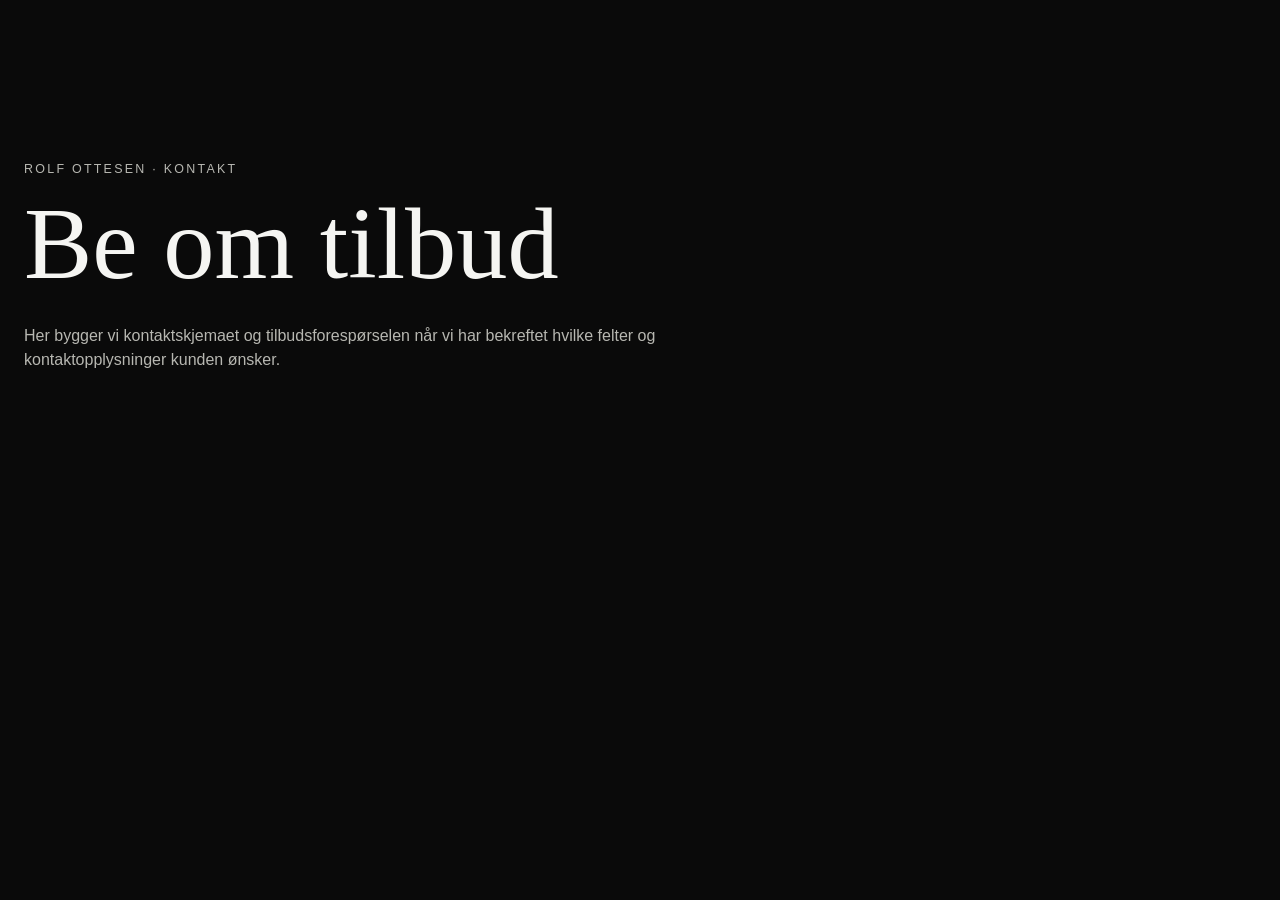
==== kontakt.html @ 38cf0a1a "Add contact page" ====
<!DOCTYPE html>
<html lang="no">
<head>
  <meta charset="UTF-8">
  <meta name="viewport" content="width=device-width, initial-scale=1.0">
  <title>Kontakt | Rolf Ottesen</title>
  <link rel="stylesheet" href="css/style.css">
</head>
<body>
  <main class="page-shell">
    <p class="eyebrow">Rolf Ottesen · Kontakt</p>
    <h1>Be om tilbud</h1>
    <p>Her bygger vi kontaktskjemaet og tilbudsforespørselen når vi har bekreftet hvilke felter og kontaktopplysninger kunden ønsker.</p>
  </main>
</body>
</html>
---- css/style.css ----
:root {
  --bg: #0a0a0a;
  --surface: #111111;
  --text: #f5f5f2;
  --muted: #b7b7b1;
  --line: #2a2a2a;
  --accent: #ffffff;
  --max-width: 1400px;
}

* {
  box-sizing: border-box;
  margin: 0;
  padding: 0;
}

html {
  scroll-behavior: smooth;
}

body {
  background: var(--bg);
  color: var(--text);
  font-family: Arial, Helvetica, sans-serif;
  line-height: 1.5;
}

a {
  color: inherit;
  text-decoration: none;
}

img,
video {
  display: block;
  max-width: 100%;
}

.site-header {
  position: absolute;
  inset: 0 0 auto 0;
  z-index: 20;
  display: flex;
  align-items: center;
  justify-content: space-between;
  gap: 2rem;
  width: min(100% - 3rem, var(--max-width));
  margin: 0 auto;
  padding: 1.5rem 0;
}

.site-logo {
  width: 260px;
  height: auto;
}

.main-nav {
  display: flex;
  align-items: center;
  gap: 1.5rem;
  font-size: 0.95rem;
}

.nav-cta {
  border: 1px solid rgba(255, 255, 255, 0.55);
  padding: 0.75rem 1rem;
}

.hero {
  position: relative;
  min-height: 100svh;
  display: grid;
  align-items: end;
  overflow: hidden;
}

.hero-video {
  position: absolute;
  inset: 0;
  width: 100%;
  height: 100%;
  object-fit: cover;
}

.hero-overlay {
  position: absolute;
  inset: 0;
  background: linear-gradient(to top, rgba(0,0,0,0.82), rgba(0,0,0,0.2) 60%, rgba(0,0,0,0.55));
}

.hero-content {
  position: relative;
  z-index: 2;
  width: min(100% - 3rem, var(--max-width));
  margin: 0 auto;
  padding: 10rem 0 5rem;
  max-width: 900px;
  margin-left: max(1.5rem, calc((100vw - var(--max-width)) / 2));
}

.eyebrow {
  text-transform: uppercase;
  letter-spacing: 0.18em;
  font-size: 0.78rem;
  color: var(--muted);
  margin-bottom: 1rem;
}

.hero h1,
.section h2 {
  font-family: Georgia, 'Times New Roman', serif;
  font-weight: 400;
  letter-spacing: -0.03em;
}

.hero h1 {
  max-width: 900px;
  font-size: clamp(3.5rem, 8vw, 8rem);
  line-height: 0.95;
  margin-bottom: 1.5rem;
}

.hero-content > p:not(.eyebrow) {
  max-width: 650px;
  color: #e2e2dd;
  font-size: 1.1rem;
}

.hero-actions {
  display: flex;
  flex-wrap: wrap;
  gap: 0.8rem;
  margin-top: 2rem;
}

.button {
  display: inline-flex;
  align-items: center;
  justify-content: center;
  min-height: 48px;
  padding: 0.8rem 1.2rem;
  border: 1px solid var(--accent);
  text-transform: uppercase;
  letter-spacing: 0.08em;
  font-size: 0.82rem;
}

.button-primary {
  background: var(--accent);
  color: #0a0a0a;
}

.button-secondary {
  background: transparent;
  color: var(--text);
}

.section {
  width: min(100% - 3rem, var(--max-width));
  margin: 0 auto;
  padding: 7rem 0;
  border-top: 1px solid var(--line);
}

.section h2 {
  font-size: clamp(2.4rem, 5vw, 5rem);
  line-height: 1;
  max-width: 1000px;
}

.intro-section > p:last-child {
  max-width: 700px;
  margin-top: 1.5rem;
  color: var(--muted);
}

.section-heading {
  margin-bottom: 2.5rem;
}

.service-grid {
  display: grid;
  grid-template-columns: repeat(4, 1fr);
  border-top: 1px solid var(--line);
  border-left: 1px solid var(--line);
}

.service-card {
  min-height: 250px;
  padding: 1.5rem;
  border-right: 1px solid var(--line);
  border-bottom: 1px solid var(--line);
  display: flex;
  flex-direction: column;
  justify-content: space-between;
  transition: background 180ms ease, color 180ms ease;
}

.service-card:hover {
  background: #f5f5f2;
  color: #0a0a0a;
}

.service-card span {
  color: var(--muted);
  font-size: 0.8rem;
}

.service-card h3 {
  font-size: 1.4rem;
  font-weight: 500;
}

.history-preview {
  display: grid;
  grid-template-columns: minmax(250px, 0.7fr) 1.3fr;
  gap: 4rem;
  align-items: end;
}

.year-mark {
  font-family: Georgia, 'Times New Roman', serif;
  font-size: clamp(6rem, 16vw, 15rem);
  line-height: 0.75;
  letter-spacing: -0.08em;
}

.text-link {
  display: inline-block;
  margin-top: 2rem;
  border-bottom: 1px solid currentColor;
  padding-bottom: 0.25rem;
}

.cta-section {
  text-align: center;
  display: flex;
  flex-direction: column;
  align-items: center;
}

.cta-section .button {
  margin-top: 2rem;
}

.site-footer {
  width: min(100% - 3rem, var(--max-width));
  margin: 0 auto;
  padding: 2rem 0 3rem;
  border-top: 1px solid var(--line);
  display: flex;
  justify-content: space-between;
  gap: 1rem;
  color: var(--muted);
  font-size: 0.85rem;
}

.page-shell {
  width: min(100% - 3rem, var(--max-width));
  margin: 0 auto;
  padding: 10rem 0 6rem;
}

.page-shell h1 {
  font-family: Georgia, 'Times New Roman', serif;
  font-size: clamp(3rem, 8vw, 7rem);
  font-weight: 400;
  line-height: 0.95;
  margin-bottom: 2rem;
}

.page-shell p {
  color: var(--muted);
  max-width: 760px;
}

@media (max-width: 900px) {
  .site-header {
    align-items: flex-start;
  }

  .site-logo {
    width: 200px;
  }

  .main-nav {
    display: none;
  }

  .service-grid {
    grid-template-columns: 1fr 1fr;
  }

  .history-preview {
    grid-template-columns: 1fr;
  }
}

@media (max-width: 600px) {
  .site-header,
  .section,
  .site-footer,
  .page-shell {
    width: min(100% - 2rem, var(--max-width));
  }

  .hero-content {
    width: calc(100% - 2rem);
    margin-left: 1rem;
    padding-bottom: 3rem;
  }

  .hero h1 {
    font-size: clamp(3.3rem, 18vw, 5.5rem);
  }

  .section {
    padding: 5rem 0;
  }

  .service-grid {
    grid-template-columns: 1fr;
  }

  .service-card {
    min-height: 180px;
  }

  .site-footer {
    flex-direction: column;
  }
}
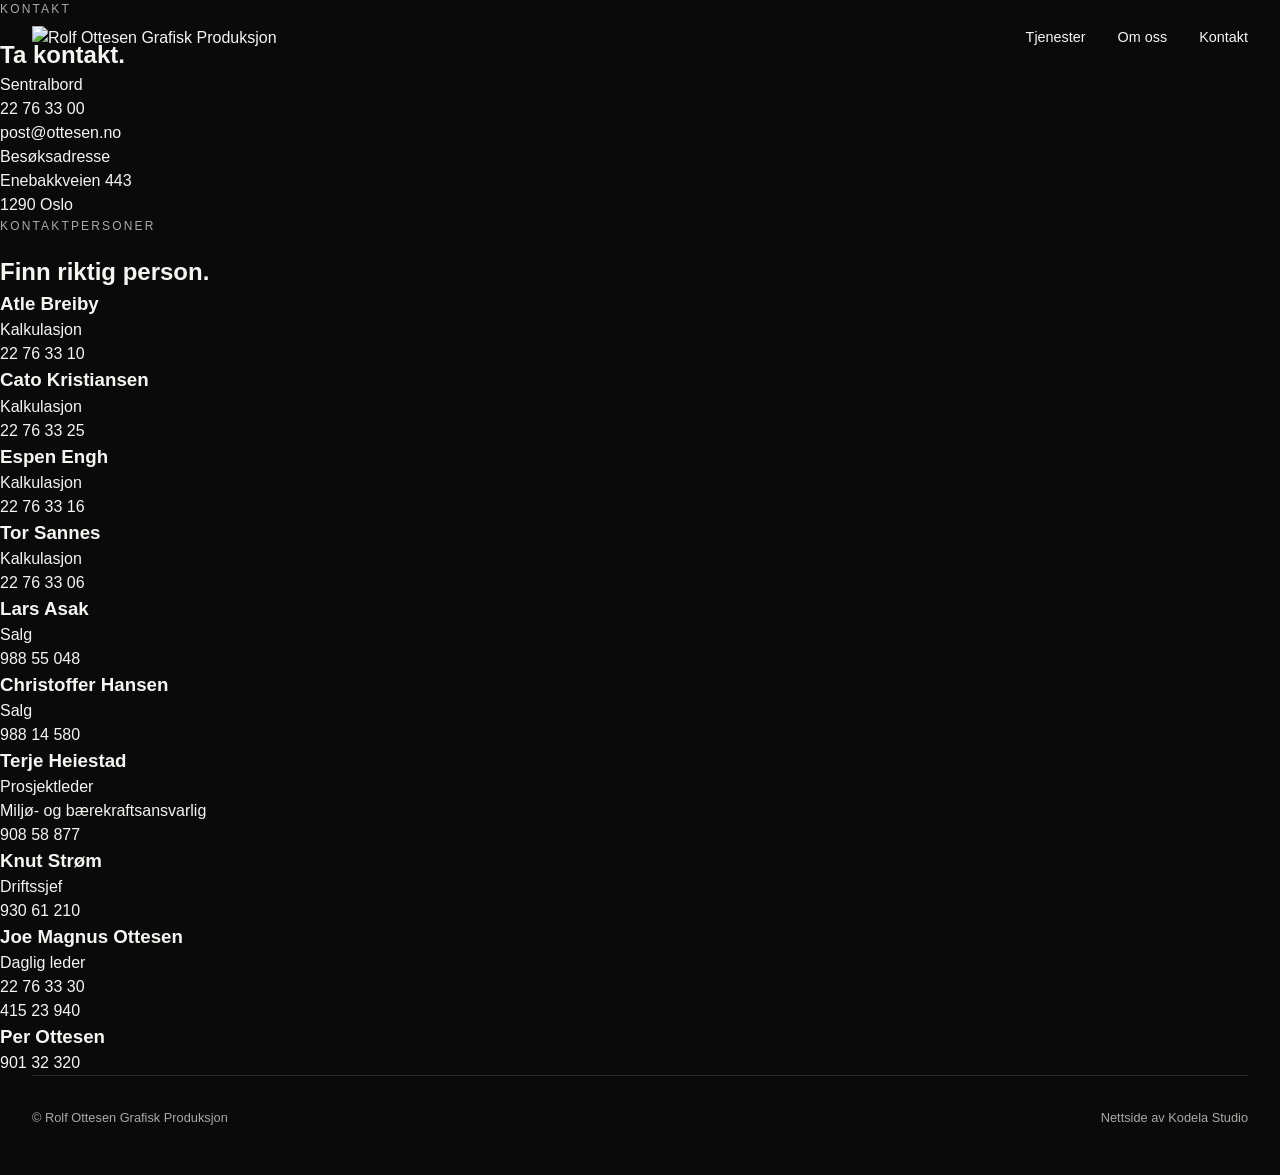
==== commit d3005e40: "Build company contact page" ====
--- a/kontakt.html
+++ b/kontakt.html
@@ -1,16 +1,20 @@
 <!DOCTYPE html>
 <html lang="no">
-<head>
-  <meta charset="UTF-8">
-  <meta name="viewport" content="width=device-width, initial-scale=1.0">
-  <title>Kontakt | Rolf Ottesen</title>
-  <link rel="stylesheet" href="css/style.css">
-</head>
+<head><meta charset="UTF-8"><meta name="viewport" content="width=device-width, initial-scale=1.0"><title>Kontakt | Rolf Ottesen</title><link rel="stylesheet" href="css/style.css"></head>
 <body>
-  <main class="page-shell">
-    <p class="eyebrow">Rolf Ottesen · Kontakt</p>
-    <h1>Be om tilbud</h1>
-    <p>Her bygger vi kontaktskjemaet og tilbudsforespørselen når vi har bekreftet hvilke felter og kontaktopplysninger kunden ønsker.</p>
-  </main>
-</body>
-</html>
+<header class="site-header inner-header"><a href="index.html" class="logo-link"><img src="assests/logo/logo1.png" alt="Rolf Ottesen Grafisk Produksjon" class="site-logo"></a><nav class="main-nav"><a href="tjenester.html">Tjenester</a><a href="om.html">Om oss</a><a href="kontakt.html">Kontakt</a></nav></header>
+<main class="contact-page">
+<section class="contact-hero"><p class="eyebrow">Kontakt</p><h1>Ta kontakt.</h1><div class="contact-hero-info"><div><span>Sentralbord</span><p>22 76 33 00<br>post@ottesen.no</p></div><div><span>Besøksadresse</span><p>Enebakkveien 443<br>1290 Oslo</p></div></div></section>
+<section class="contacts-section" id="kontakter"><div class="contacts-title"><p class="eyebrow">Kontaktpersoner</p><h2>Finn riktig person.</h2></div><div class="people-list">
+<article class="person"><div><h3>Atle Breiby</h3><p>Kalkulasjon</p></div><p>22 76 33 10</p></article>
+<article class="person"><div><h3>Cato Kristiansen</h3><p>Kalkulasjon</p></div><p>22 76 33 25</p></article>
+<article class="person"><div><h3>Espen Engh</h3><p>Kalkulasjon</p></div><p>22 76 33 16</p></article>
+<article class="person"><div><h3>Tor Sannes</h3><p>Kalkulasjon</p></div><p>22 76 33 06</p></article>
+<article class="person"><div><h3>Lars Asak</h3><p>Salg</p></div><p>988 55 048</p></article>
+<article class="person"><div><h3>Christoffer Hansen</h3><p>Salg</p></div><p>988 14 580</p></article>
+<article class="person"><div><h3>Terje Heiestad</h3><p>Prosjektleder<br>Miljø- og bærekraftsansvarlig</p></div><p>908 58 877</p></article>
+<article class="person"><div><h3>Knut Strøm</h3><p>Driftssjef</p></div><p>930 61 210</p></article>
+<article class="person"><div><h3>Joe Magnus Ottesen</h3><p>Daglig leder</p></div><p>22 76 33 30<br>415 23 940</p></article>
+<article class="person"><div><h3>Per Ottesen</h3></div><p>901 32 320</p></article>
+</div></section></main>
+<footer class="site-footer"><p>© Rolf Ottesen Grafisk Produksjon</p><p>Nettside av Kodela Studio</p></footer></body></html>
--- a/css/style.css
+++ b/css/style.css
@@ -1,332 +1,105 @@
 :root {
   --bg: #0a0a0a;
-  --surface: #111111;
   --text: #f5f5f2;
-  --muted: #b7b7b1;
-  --line: #2a2a2a;
-  --accent: #ffffff;
+  --muted: #aaa9a4;
+  --line: #2a2a28;
+  --paper: #f2f1ed;
   --max-width: 1400px;
 }
 
-* {
-  box-sizing: border-box;
-  margin: 0;
-  padding: 0;
-}
-
-html {
-  scroll-behavior: smooth;
-}
-
-body {
-  background: var(--bg);
-  color: var(--text);
-  font-family: Arial, Helvetica, sans-serif;
-  line-height: 1.5;
-}
-
-a {
-  color: inherit;
-  text-decoration: none;
-}
-
-img,
-video {
-  display: block;
-  max-width: 100%;
-}
+* { box-sizing: border-box; margin: 0; padding: 0; }
+html { scroll-behavior: smooth; }
+body { background: var(--bg); color: var(--text); font-family: Arial, Helvetica, sans-serif; line-height: 1.5; }
+a { color: inherit; text-decoration: none; }
+img, video { display: block; max-width: 100%; }
 
 .site-header {
   position: absolute;
-  inset: 0 0 auto 0;
+  inset: 0 0 auto;
   z-index: 20;
   display: flex;
   align-items: center;
   justify-content: space-between;
   gap: 2rem;
-  width: min(100% - 3rem, var(--max-width));
+  width: min(100% - 4rem, var(--max-width));
   margin: 0 auto;
-  padding: 1.5rem 0;
+  padding: 1.6rem 0;
 }
 
-.site-logo {
-  width: 260px;
-  height: auto;
-}
+.site-logo { width: 250px; height: auto; }
+.main-nav { display: flex; align-items: center; gap: 2rem; font-size: .9rem; }
+.main-nav a { transition: opacity .2s ease; }
+.main-nav a:hover { opacity: .65; }
+.nav-cta { border: 1px solid rgba(255,255,255,.55); padding: .7rem 1rem; }
 
-.main-nav {
-  display: flex;
-  align-items: center;
-  gap: 1.5rem;
-  font-size: 0.95rem;
-}
+.hero { position: relative; min-height: 100svh; display: grid; align-items: end; overflow: hidden; }
+.hero-video { position: absolute; inset: 0; width: 100%; height: 100%; object-fit: cover; }
+.hero-overlay { position: absolute; inset: 0; background: linear-gradient(90deg, rgba(0,0,0,.7), rgba(0,0,0,.2) 70%), linear-gradient(to top, rgba(0,0,0,.55), transparent 60%); }
+.hero-content { position: relative; z-index: 2; width: min(100% - 4rem, var(--max-width)); margin: 0 auto; padding: 11rem 0 5rem; }
+.eyebrow { margin-bottom: 1.2rem; color: var(--muted); font-size: .75rem; letter-spacing: .18em; text-transform: uppercase; }
+.hero h1, .section h2, .production-copy h2 { font-family: Georgia, 'Times New Roman', serif; font-weight: 400; letter-spacing: -.035em; }
+.hero h1 { max-width: 1050px; margin-bottom: 2.3rem; font-size: clamp(3.5rem, 7vw, 7.5rem); line-height: .95; }
 
-.nav-cta {
-  border: 1px solid rgba(255, 255, 255, 0.55);
-  padding: 0.75rem 1rem;
-}
+.button { display: inline-flex; min-height: 48px; align-items: center; justify-content: center; padding: .8rem 1.25rem; border: 1px solid #fff; font-size: .78rem; letter-spacing: .08em; text-transform: uppercase; transition: .2s ease; }
+.button-primary { background: #fff; color: #0a0a0a; }
+.button-primary:hover { background: transparent; color: #fff; }
 
-.hero {
-  position: relative;
-  min-height: 100svh;
-  display: grid;
-  align-items: end;
-  overflow: hidden;
-}
+.section { width: min(100% - 4rem, var(--max-width)); margin: 0 auto; padding: 8rem 0; border-top: 1px solid var(--line); }
+.section h2, .production-copy h2 { max-width: 950px; font-size: clamp(2.5rem, 4.8vw, 4.8rem); line-height: 1.02; }
+.section-intro { margin-bottom: 5rem; }
 
-.hero-video {
-  position: absolute;
-  inset: 0;
-  width: 100%;
-  height: 100%;
-  object-fit: cover;
-}
+.service-list { border-top: 1px solid var(--line); }
+.service-row { display: flex; align-items: center; justify-content: space-between; gap: 2rem; padding: 1.55rem 0; border-bottom: 1px solid var(--line); }
+.service-row h3 { font-size: clamp(1.25rem, 2vw, 1.8rem); font-weight: 400; }
+.service-row span { color: var(--muted); font-size: .75rem; letter-spacing: .08em; text-transform: uppercase; opacity: 0; transition: opacity .2s ease; }
+.service-row:hover span { opacity: 1; }
 
-.hero-overlay {
-  position: absolute;
-  inset: 0;
-  background: linear-gradient(to top, rgba(0,0,0,0.82), rgba(0,0,0,0.2) 60%, rgba(0,0,0,0.55));
-}
+.production-feature { width: min(100% - 4rem, var(--max-width)); margin: 0 auto 8rem; display: grid; grid-template-columns: 1.45fr .55fr; background: var(--paper); color: #111; }
+.production-image-wrap { min-height: 620px; overflow: hidden; }
+.production-image { width: 100%; height: 100%; object-fit: cover; }
+.production-copy { display: flex; flex-direction: column; justify-content: flex-end; padding: clamp(2rem, 4vw, 4rem); }
+.production-copy .eyebrow { color: #6b6b67; }
+.text-link { display: inline-block; align-self: flex-start; margin-top: 2rem; padding-bottom: .2rem; border-bottom: 1px solid currentColor; font-size: .9rem; }
 
-.hero-content {
-  position: relative;
-  z-index: 2;
-  width: min(100% - 3rem, var(--max-width));
-  margin: 0 auto;
-  padding: 10rem 0 5rem;
-  max-width: 900px;
-  margin-left: max(1.5rem, calc((100vw - var(--max-width)) / 2));
-}
+.heritage-section { display: grid; grid-template-columns: minmax(300px, .8fr) 1.2fr; align-items: end; gap: 5rem; }
+.heritage-year { font-family: Georgia, 'Times New Roman', serif; font-size: clamp(7rem, 17vw, 15rem); line-height: .72; letter-spacing: -.08em; }
+.heritage-copy > p:not(.eyebrow) { margin-top: 1.5rem; color: var(--muted); }
 
-.eyebrow {
-  text-transform: uppercase;
-  letter-spacing: 0.18em;
-  font-size: 0.78rem;
-  color: var(--muted);
-  margin-bottom: 1rem;
-}
+.contact-section { display: grid; grid-template-columns: 1.3fr .7fr; gap: 5rem; align-items: start; }
+.contact-details { display: flex; flex-direction: column; align-items: flex-start; gap: .85rem; color: var(--muted); }
+.contact-details a:not(.text-link) { color: var(--text); }
+.contact-details .text-link { margin-top: 1.5rem; color: var(--text); }
 
-.hero h1,
-.section h2 {
-  font-family: Georgia, 'Times New Roman', serif;
-  font-weight: 400;
-  letter-spacing: -0.03em;
-}
+.site-footer { width: min(100% - 4rem, var(--max-width)); margin: 0 auto; padding: 2rem 0 3rem; border-top: 1px solid var(--line); display: flex; justify-content: space-between; gap: 1rem; color: var(--muted); font-size: .8rem; }
 
-.hero h1 {
-  max-width: 900px;
-  font-size: clamp(3.5rem, 8vw, 8rem);
-  line-height: 0.95;
-  margin-bottom: 1.5rem;
-}
-
-.hero-content > p:not(.eyebrow) {
-  max-width: 650px;
-  color: #e2e2dd;
-  font-size: 1.1rem;
-}
-
-.hero-actions {
-  display: flex;
-  flex-wrap: wrap;
-  gap: 0.8rem;
-  margin-top: 2rem;
-}
-
-.button {
-  display: inline-flex;
-  align-items: center;
-  justify-content: center;
-  min-height: 48px;
-  padding: 0.8rem 1.2rem;
-  border: 1px solid var(--accent);
-  text-transform: uppercase;
-  letter-spacing: 0.08em;
-  font-size: 0.82rem;
-}
-
-.button-primary {
-  background: var(--accent);
-  color: #0a0a0a;
-}
-
-.button-secondary {
-  background: transparent;
-  color: var(--text);
-}
-
-.section {
-  width: min(100% - 3rem, var(--max-width));
-  margin: 0 auto;
-  padding: 7rem 0;
-  border-top: 1px solid var(--line);
-}
-
-.section h2 {
-  font-size: clamp(2.4rem, 5vw, 5rem);
-  line-height: 1;
-  max-width: 1000px;
-}
-
-.intro-section > p:last-child {
-  max-width: 700px;
-  margin-top: 1.5rem;
-  color: var(--muted);
-}
-
-.section-heading {
-  margin-bottom: 2.5rem;
-}
-
-.service-grid {
-  display: grid;
-  grid-template-columns: repeat(4, 1fr);
-  border-top: 1px solid var(--line);
-  border-left: 1px solid var(--line);
-}
-
-.service-card {
-  min-height: 250px;
-  padding: 1.5rem;
-  border-right: 1px solid var(--line);
-  border-bottom: 1px solid var(--line);
-  display: flex;
-  flex-direction: column;
-  justify-content: space-between;
-  transition: background 180ms ease, color 180ms ease;
-}
-
-.service-card:hover {
-  background: #f5f5f2;
-  color: #0a0a0a;
-}
-
-.service-card span {
-  color: var(--muted);
-  font-size: 0.8rem;
-}
-
-.service-card h3 {
-  font-size: 1.4rem;
-  font-weight: 500;
-}
-
-.history-preview {
-  display: grid;
-  grid-template-columns: minmax(250px, 0.7fr) 1.3fr;
-  gap: 4rem;
-  align-items: end;
-}
-
-.year-mark {
-  font-family: Georgia, 'Times New Roman', serif;
-  font-size: clamp(6rem, 16vw, 15rem);
-  line-height: 0.75;
-  letter-spacing: -0.08em;
-}
-
-.text-link {
-  display: inline-block;
-  margin-top: 2rem;
-  border-bottom: 1px solid currentColor;
-  padding-bottom: 0.25rem;
-}
-
-.cta-section {
-  text-align: center;
-  display: flex;
-  flex-direction: column;
-  align-items: center;
-}
-
-.cta-section .button {
-  margin-top: 2rem;
-}
-
-.site-footer {
-  width: min(100% - 3rem, var(--max-width));
-  margin: 0 auto;
-  padding: 2rem 0 3rem;
-  border-top: 1px solid var(--line);
-  display: flex;
-  justify-content: space-between;
-  gap: 1rem;
-  color: var(--muted);
-  font-size: 0.85rem;
-}
-
-.page-shell {
-  width: min(100% - 3rem, var(--max-width));
-  margin: 0 auto;
-  padding: 10rem 0 6rem;
-}
-
-.page-shell h1 {
-  font-family: Georgia, 'Times New Roman', serif;
-  font-size: clamp(3rem, 8vw, 7rem);
-  font-weight: 400;
-  line-height: 0.95;
-  margin-bottom: 2rem;
-}
-
-.page-shell p {
-  color: var(--muted);
-  max-width: 760px;
-}
+.page-shell { width: min(100% - 4rem, var(--max-width)); margin: 0 auto; padding: 11rem 0 7rem; }
+.page-shell h1 { margin-bottom: 2rem; font-family: Georgia, 'Times New Roman', serif; font-size: clamp(3rem, 8vw, 7rem); font-weight: 400; line-height: .95; }
+.page-shell p { max-width: 760px; color: var(--muted); }
 
 @media (max-width: 900px) {
-  .site-header {
-    align-items: flex-start;
-  }
-
-  .site-logo {
-    width: 200px;
-  }
-
-  .main-nav {
-    display: none;
-  }
-
-  .service-grid {
-    grid-template-columns: 1fr 1fr;
-  }
-
-  .history-preview {
-    grid-template-columns: 1fr;
-  }
+  .site-header { align-items: flex-start; }
+  .site-logo { width: 200px; }
+  .main-nav { display: none; }
+  .production-feature { grid-template-columns: 1fr; }
+  .production-image-wrap { min-height: 480px; }
+  .heritage-section, .contact-section { grid-template-columns: 1fr; }
 }
 
 @media (max-width: 600px) {
-  .site-header,
-  .section,
-  .site-footer,
-  .page-shell {
-    width: min(100% - 2rem, var(--max-width));
-  }
+  .site-header, .section, .site-footer, .production-feature { width: calc(100% - 2rem); }
+  .hero-content { width: calc(100% - 2rem); padding-bottom: 3rem; }
+  .hero h1 { font-size: clamp(3rem, 15vw, 5rem); }
+  .section { padding: 5rem 0; }
+  .section-intro { margin-bottom: 3rem; }
+  .service-row span { display: none; }
+  .production-feature { margin-bottom: 5rem; }
+  .production-image-wrap { min-height: 340px; }
+  .production-copy { padding: 2rem; }
+  .heritage-section { gap: 3rem; }
+  .site-footer { flex-direction: column; }
+}
 
-  .hero-content {
-    width: calc(100% - 2rem);
-    margin-left: 1rem;
-    padding-bottom: 3rem;
-  }
-
-  .hero h1 {
-    font-size: clamp(3.3rem, 18vw, 5.5rem);
-  }
-
-  .section {
-    padding: 5rem 0;
-  }
-
-  .service-grid {
-    grid-template-columns: 1fr;
-  }
-
-  .service-card {
-    min-height: 180px;
-  }
-
-  .site-footer {
-    flex-direction: column;
-  }
+@media (prefers-reduced-motion: reduce) {
+  html { scroll-behavior: auto; }
+  .button, .main-nav a, .service-row span { transition: none; }
 }
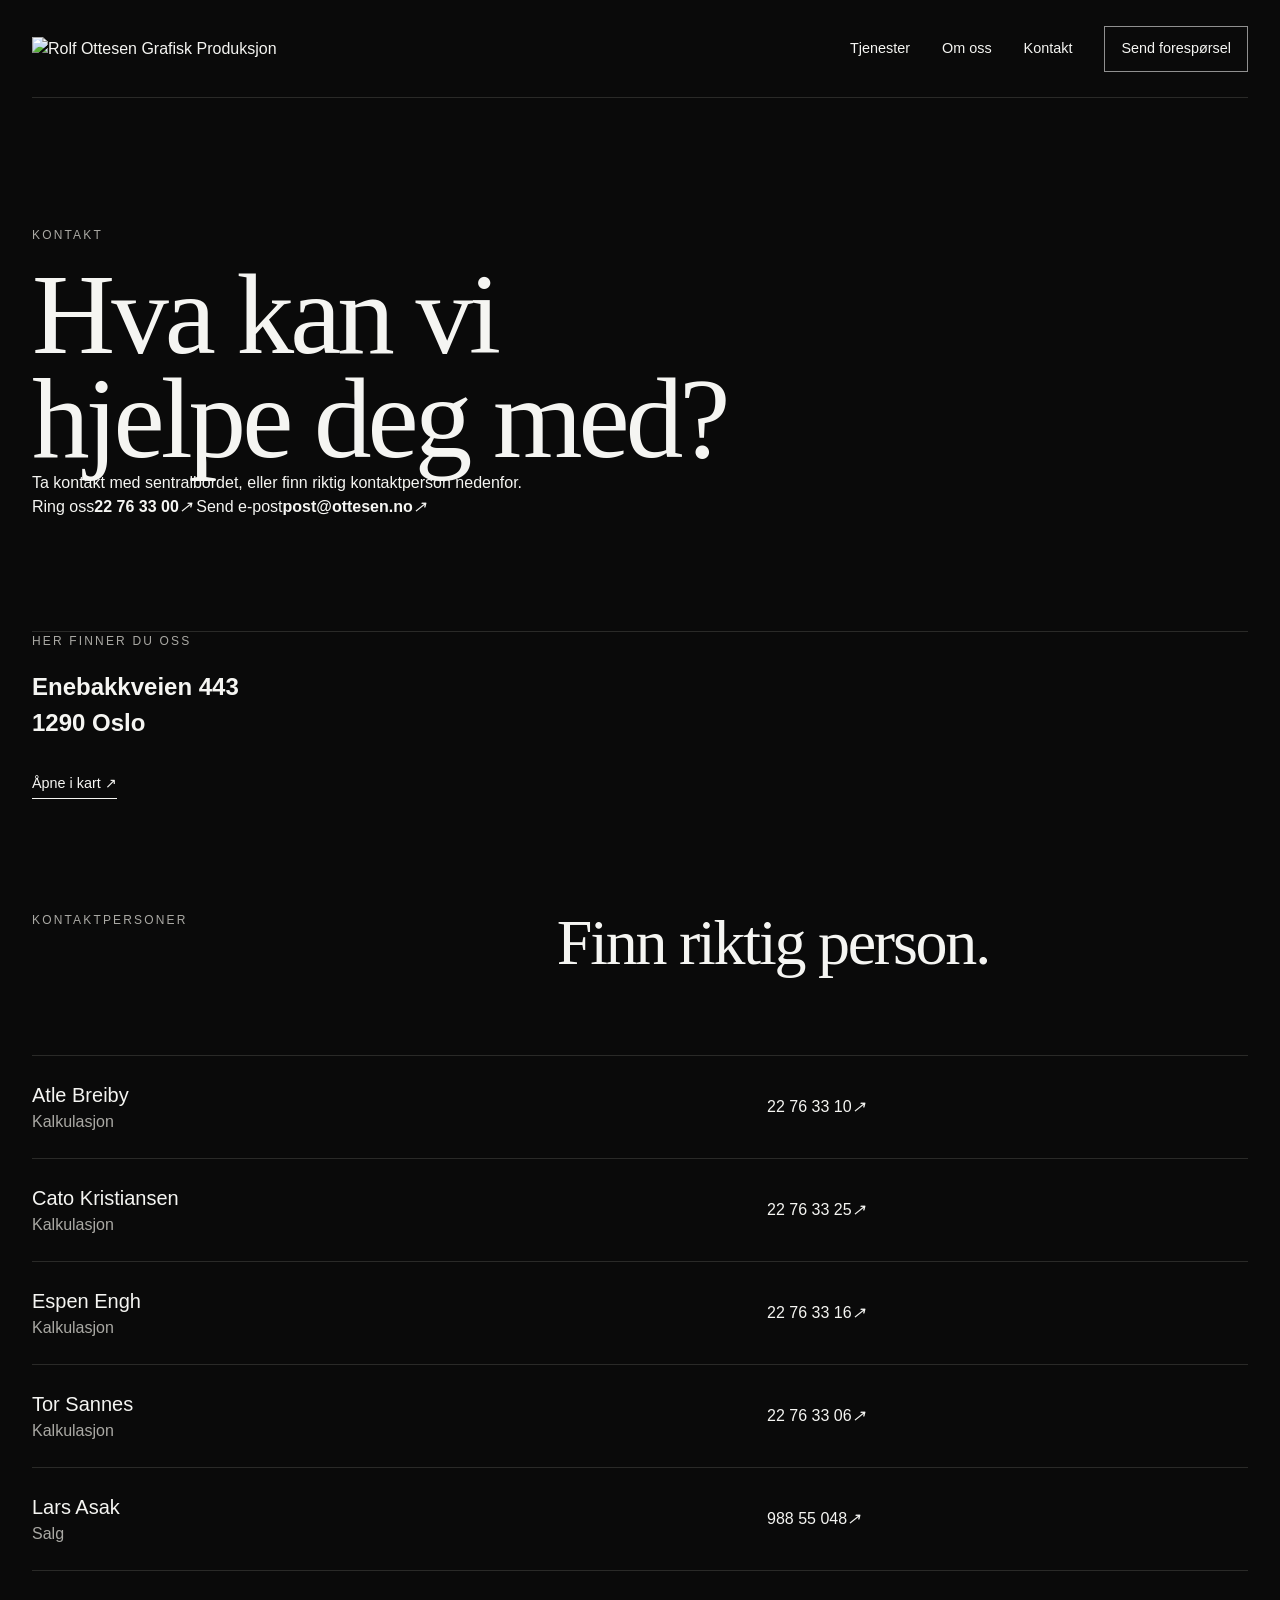
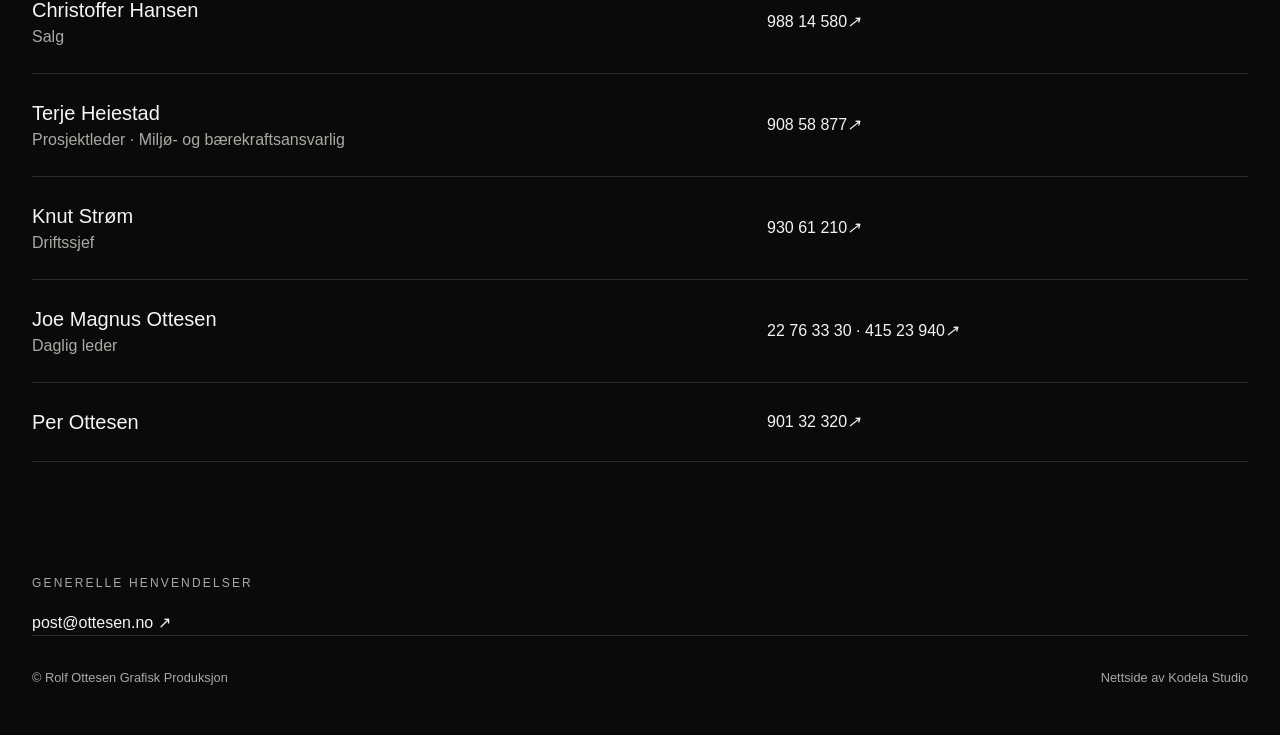
==== commit 1c08422a: "Make contact page more dynamic and interactive" ====
--- a/kontakt.html
+++ b/kontakt.html
@@ -1,20 +1,30 @@
 <!DOCTYPE html>
 <html lang="no">
-<head><meta charset="UTF-8"><meta name="viewport" content="width=device-width, initial-scale=1.0"><title>Kontakt | Rolf Ottesen</title><link rel="stylesheet" href="css/style.css"></head>
+<head><meta charset="UTF-8"><meta name="viewport" content="width=device-width, initial-scale=1.0"><meta name="description" content="Kontakt Rolf Ottesen Grafisk Produksjon i Oslo."><title>Kontakt | Rolf Ottesen</title><link rel="stylesheet" href="css/style.css"></head>
 <body>
-<header class="site-header inner-header"><a href="index.html" class="logo-link"><img src="assests/logo/logo1.png" alt="Rolf Ottesen Grafisk Produksjon" class="site-logo"></a><nav class="main-nav"><a href="tjenester.html">Tjenester</a><a href="om.html">Om oss</a><a href="kontakt.html">Kontakt</a></nav></header>
+<header class="site-header inner-header"><a href="index.html" class="logo-link"><img src="assests/logo/logo1.png" alt="Rolf Ottesen Grafisk Produksjon" class="site-logo"></a><nav class="main-nav"><a href="tjenester.html">Tjenester</a><a href="om.html">Om oss</a><a href="kontakt.html" aria-current="page">Kontakt</a><a href="mailto:post@ottesen.no" class="nav-cta">Send forespørsel</a></nav></header>
 <main class="contact-page">
-<section class="contact-hero"><p class="eyebrow">Kontakt</p><h1>Ta kontakt.</h1><div class="contact-hero-info"><div><span>Sentralbord</span><p>22 76 33 00<br>post@ottesen.no</p></div><div><span>Besøksadresse</span><p>Enebakkveien 443<br>1290 Oslo</p></div></div></section>
+<section class="contact-hero contact-hero-live">
+  <div class="contact-intro"><p class="eyebrow">Kontakt</p><h1>Hva kan vi<br>hjelpe deg med?</h1></div>
+  <div class="contact-direct">
+    <p>Ta kontakt med sentralbordet, eller finn riktig kontaktperson nedenfor.</p>
+    <a class="contact-action" href="tel:+4722763300"><span>Ring oss</span><strong>22 76 33 00</strong><i>↗</i></a>
+    <a class="contact-action" href="mailto:post@ottesen.no"><span>Send e-post</span><strong>post@ottesen.no</strong><i>↗</i></a>
+  </div>
+</section>
+<section class="contact-location"><p class="eyebrow">Her finner du oss</p><div><h2>Enebakkveien 443<br>1290 Oslo</h2><a href="https://www.google.com/maps/search/?api=1&query=Enebakkveien+443+1290+Oslo" target="_blank" rel="noopener" class="text-link">Åpne i kart ↗</a></div></section>
 <section class="contacts-section" id="kontakter"><div class="contacts-title"><p class="eyebrow">Kontaktpersoner</p><h2>Finn riktig person.</h2></div><div class="people-list">
-<article class="person"><div><h3>Atle Breiby</h3><p>Kalkulasjon</p></div><p>22 76 33 10</p></article>
-<article class="person"><div><h3>Cato Kristiansen</h3><p>Kalkulasjon</p></div><p>22 76 33 25</p></article>
-<article class="person"><div><h3>Espen Engh</h3><p>Kalkulasjon</p></div><p>22 76 33 16</p></article>
-<article class="person"><div><h3>Tor Sannes</h3><p>Kalkulasjon</p></div><p>22 76 33 06</p></article>
-<article class="person"><div><h3>Lars Asak</h3><p>Salg</p></div><p>988 55 048</p></article>
-<article class="person"><div><h3>Christoffer Hansen</h3><p>Salg</p></div><p>988 14 580</p></article>
-<article class="person"><div><h3>Terje Heiestad</h3><p>Prosjektleder<br>Miljø- og bærekraftsansvarlig</p></div><p>908 58 877</p></article>
-<article class="person"><div><h3>Knut Strøm</h3><p>Driftssjef</p></div><p>930 61 210</p></article>
-<article class="person"><div><h3>Joe Magnus Ottesen</h3><p>Daglig leder</p></div><p>22 76 33 30<br>415 23 940</p></article>
-<article class="person"><div><h3>Per Ottesen</h3></div><p>901 32 320</p></article>
-</div></section></main>
+<a class="person" href="tel:+4722763310"><div><h3>Atle Breiby</h3><p>Kalkulasjon</p></div><div class="person-contact"><span>22 76 33 10</span><i>↗</i></div></a>
+<a class="person" href="tel:+4722763325"><div><h3>Cato Kristiansen</h3><p>Kalkulasjon</p></div><div class="person-contact"><span>22 76 33 25</span><i>↗</i></div></a>
+<a class="person" href="tel:+4722763316"><div><h3>Espen Engh</h3><p>Kalkulasjon</p></div><div class="person-contact"><span>22 76 33 16</span><i>↗</i></div></a>
+<a class="person" href="tel:+4722763306"><div><h3>Tor Sannes</h3><p>Kalkulasjon</p></div><div class="person-contact"><span>22 76 33 06</span><i>↗</i></div></a>
+<a class="person" href="tel:+4798855048"><div><h3>Lars Asak</h3><p>Salg</p></div><div class="person-contact"><span>988 55 048</span><i>↗</i></div></a>
+<a class="person" href="tel:+4798814580"><div><h3>Christoffer Hansen</h3><p>Salg</p></div><div class="person-contact"><span>988 14 580</span><i>↗</i></div></a>
+<a class="person" href="tel:+4790858877"><div><h3>Terje Heiestad</h3><p>Prosjektleder · Miljø- og bærekraftsansvarlig</p></div><div class="person-contact"><span>908 58 877</span><i>↗</i></div></a>
+<a class="person" href="tel:+4793061210"><div><h3>Knut Strøm</h3><p>Driftssjef</p></div><div class="person-contact"><span>930 61 210</span><i>↗</i></div></a>
+<a class="person" href="tel:+4741523940"><div><h3>Joe Magnus Ottesen</h3><p>Daglig leder</p></div><div class="person-contact"><span>22 76 33 30 · 415 23 940</span><i>↗</i></div></a>
+<a class="person" href="tel:+4790132320"><div><h3>Per Ottesen</h3></div><div class="person-contact"><span>901 32 320</span><i>↗</i></div></a>
+</div></section>
+<section class="contact-end"><p class="eyebrow">Generelle henvendelser</p><a href="mailto:post@ottesen.no">post@ottesen.no <span>↗</span></a></section>
+</main>
 <footer class="site-footer"><p>© Rolf Ottesen Grafisk Produksjon</p><p>Nettside av Kodela Studio</p></footer></body></html>
--- a/css/style.css
+++ b/css/style.css
@@ -1,105 +1,3 @@
-:root {
-  --bg: #0a0a0a;
-  --text: #f5f5f2;
-  --muted: #aaa9a4;
-  --line: #2a2a28;
-  --paper: #f2f1ed;
-  --max-width: 1400px;
-}
-
-* { box-sizing: border-box; margin: 0; padding: 0; }
-html { scroll-behavior: smooth; }
-body { background: var(--bg); color: var(--text); font-family: Arial, Helvetica, sans-serif; line-height: 1.5; }
-a { color: inherit; text-decoration: none; }
-img, video { display: block; max-width: 100%; }
-
-.site-header {
-  position: absolute;
-  inset: 0 0 auto;
-  z-index: 20;
-  display: flex;
-  align-items: center;
-  justify-content: space-between;
-  gap: 2rem;
-  width: min(100% - 4rem, var(--max-width));
-  margin: 0 auto;
-  padding: 1.6rem 0;
-}
-
-.site-logo { width: 250px; height: auto; }
-.main-nav { display: flex; align-items: center; gap: 2rem; font-size: .9rem; }
-.main-nav a { transition: opacity .2s ease; }
-.main-nav a:hover { opacity: .65; }
-.nav-cta { border: 1px solid rgba(255,255,255,.55); padding: .7rem 1rem; }
-
-.hero { position: relative; min-height: 100svh; display: grid; align-items: end; overflow: hidden; }
-.hero-video { position: absolute; inset: 0; width: 100%; height: 100%; object-fit: cover; }
-.hero-overlay { position: absolute; inset: 0; background: linear-gradient(90deg, rgba(0,0,0,.7), rgba(0,0,0,.2) 70%), linear-gradient(to top, rgba(0,0,0,.55), transparent 60%); }
-.hero-content { position: relative; z-index: 2; width: min(100% - 4rem, var(--max-width)); margin: 0 auto; padding: 11rem 0 5rem; }
-.eyebrow { margin-bottom: 1.2rem; color: var(--muted); font-size: .75rem; letter-spacing: .18em; text-transform: uppercase; }
-.hero h1, .section h2, .production-copy h2 { font-family: Georgia, 'Times New Roman', serif; font-weight: 400; letter-spacing: -.035em; }
-.hero h1 { max-width: 1050px; margin-bottom: 2.3rem; font-size: clamp(3.5rem, 7vw, 7.5rem); line-height: .95; }
-
-.button { display: inline-flex; min-height: 48px; align-items: center; justify-content: center; padding: .8rem 1.25rem; border: 1px solid #fff; font-size: .78rem; letter-spacing: .08em; text-transform: uppercase; transition: .2s ease; }
-.button-primary { background: #fff; color: #0a0a0a; }
-.button-primary:hover { background: transparent; color: #fff; }
-
-.section { width: min(100% - 4rem, var(--max-width)); margin: 0 auto; padding: 8rem 0; border-top: 1px solid var(--line); }
-.section h2, .production-copy h2 { max-width: 950px; font-size: clamp(2.5rem, 4.8vw, 4.8rem); line-height: 1.02; }
-.section-intro { margin-bottom: 5rem; }
-
-.service-list { border-top: 1px solid var(--line); }
-.service-row { display: flex; align-items: center; justify-content: space-between; gap: 2rem; padding: 1.55rem 0; border-bottom: 1px solid var(--line); }
-.service-row h3 { font-size: clamp(1.25rem, 2vw, 1.8rem); font-weight: 400; }
-.service-row span { color: var(--muted); font-size: .75rem; letter-spacing: .08em; text-transform: uppercase; opacity: 0; transition: opacity .2s ease; }
-.service-row:hover span { opacity: 1; }
-
-.production-feature { width: min(100% - 4rem, var(--max-width)); margin: 0 auto 8rem; display: grid; grid-template-columns: 1.45fr .55fr; background: var(--paper); color: #111; }
-.production-image-wrap { min-height: 620px; overflow: hidden; }
-.production-image { width: 100%; height: 100%; object-fit: cover; }
-.production-copy { display: flex; flex-direction: column; justify-content: flex-end; padding: clamp(2rem, 4vw, 4rem); }
-.production-copy .eyebrow { color: #6b6b67; }
-.text-link { display: inline-block; align-self: flex-start; margin-top: 2rem; padding-bottom: .2rem; border-bottom: 1px solid currentColor; font-size: .9rem; }
-
-.heritage-section { display: grid; grid-template-columns: minmax(300px, .8fr) 1.2fr; align-items: end; gap: 5rem; }
-.heritage-year { font-family: Georgia, 'Times New Roman', serif; font-size: clamp(7rem, 17vw, 15rem); line-height: .72; letter-spacing: -.08em; }
-.heritage-copy > p:not(.eyebrow) { margin-top: 1.5rem; color: var(--muted); }
-
-.contact-section { display: grid; grid-template-columns: 1.3fr .7fr; gap: 5rem; align-items: start; }
-.contact-details { display: flex; flex-direction: column; align-items: flex-start; gap: .85rem; color: var(--muted); }
-.contact-details a:not(.text-link) { color: var(--text); }
-.contact-details .text-link { margin-top: 1.5rem; color: var(--text); }
-
-.site-footer { width: min(100% - 4rem, var(--max-width)); margin: 0 auto; padding: 2rem 0 3rem; border-top: 1px solid var(--line); display: flex; justify-content: space-between; gap: 1rem; color: var(--muted); font-size: .8rem; }
-
-.page-shell { width: min(100% - 4rem, var(--max-width)); margin: 0 auto; padding: 11rem 0 7rem; }
-.page-shell h1 { margin-bottom: 2rem; font-family: Georgia, 'Times New Roman', serif; font-size: clamp(3rem, 8vw, 7rem); font-weight: 400; line-height: .95; }
-.page-shell p { max-width: 760px; color: var(--muted); }
-
-@media (max-width: 900px) {
-  .site-header { align-items: flex-start; }
-  .site-logo { width: 200px; }
-  .main-nav { display: none; }
-  .production-feature { grid-template-columns: 1fr; }
-  .production-image-wrap { min-height: 480px; }
-  .heritage-section, .contact-section { grid-template-columns: 1fr; }
-}
-
-@media (max-width: 600px) {
-  .site-header, .section, .site-footer, .production-feature { width: calc(100% - 2rem); }
-  .hero-content { width: calc(100% - 2rem); padding-bottom: 3rem; }
-  .hero h1 { font-size: clamp(3rem, 15vw, 5rem); }
-  .section { padding: 5rem 0; }
-  .section-intro { margin-bottom: 3rem; }
-  .service-row span { display: none; }
-  .production-feature { margin-bottom: 5rem; }
-  .production-image-wrap { min-height: 340px; }
-  .production-copy { padding: 2rem; }
-  .heritage-section { gap: 3rem; }
-  .site-footer { flex-direction: column; }
-}
-
-@media (prefers-reduced-motion: reduce) {
-  html { scroll-behavior: auto; }
-  .button, .main-nav a, .service-row span { transition: none; }
-}
+:root{--bg:#0a0a0a;--text:#f5f5f2;--muted:#aaa9a4;--line:#2a2a28;--paper:#f2f1ed;--max-width:1400px}*{box-sizing:border-box;margin:0;padding:0}html{scroll-behavior:smooth}body{background:var(--bg);color:var(--text);font-family:Arial,Helvetica,sans-serif;line-height:1.5}a{color:inherit;text-decoration:none}img,video{display:block;max-width:100%}.site-header{position:absolute;inset:0 0 auto;z-index:20;display:flex;align-items:center;justify-content:space-between;gap:2rem;width:min(100% - 4rem,var(--max-width));margin:0 auto;padding:1.6rem 0}.inner-header{position:relative;border-bottom:1px solid var(--line)}.site-logo{width:250px;height:auto}.main-nav{display:flex;align-items:center;gap:2rem;font-size:.9rem}.main-nav a{transition:opacity .2s}.main-nav a:hover{opacity:.65}.nav-cta{border:1px solid rgba(255,255,255,.55);padding:.7rem 1rem}.hero{position:relative;min-height:100svh;display:grid;align-items:end;overflow:hidden}.hero-video{position:absolute;inset:0;width:100%;height:100%;object-fit:cover}.hero-overlay{position:absolute;inset:0;background:linear-gradient(90deg,rgba(0,0,0,.7),rgba(0,0,0,.2) 70%),linear-gradient(to top,rgba(0,0,0,.55),transparent 60%)}.hero-content{position:relative;z-index:2;width:min(100% - 4rem,var(--max-width));margin:0 auto;padding:11rem 0 5rem}.eyebrow{margin-bottom:1.2rem;color:var(--muted);font-size:.75rem;letter-spacing:.18em;text-transform:uppercase}.hero h1,.section h2,.production-copy h2,.contact-hero h1,.contacts-title h2{font-family:Georgia,'Times New Roman',serif;font-weight:400;letter-spacing:-.035em}.hero h1{max-width:1050px;margin-bottom:2.3rem;font-size:clamp(3.5rem,6.4vw,6.8rem);line-height:.95}.button{display:inline-flex;min-height:48px;align-items:center;justify-content:center;padding:.8rem 1.25rem;border:1px solid #fff;font-size:.78rem;letter-spacing:.08em;text-transform:uppercase}.button-primary{background:#fff;color:#0a0a0a}.section{width:min(100% - 4rem,var(--max-width));margin:0 auto;padding:8rem 0;border-top:1px solid var(--line)}.section h2,.production-copy h2{max-width:950px;font-size:clamp(2.5rem,4.8vw,4.8rem);line-height:1.02}.services-section{display:grid;grid-template-columns:.8fr 1.2fr;gap:7rem;align-items:start}.services-heading{position:sticky;top:3rem}.services-simple{border-top:1px solid var(--line)}.services-simple a{display:block;padding:1.4rem 0;border-bottom:1px solid var(--line);font-size:clamp(1.35rem,2.3vw,2.15rem);font-weight:400;transition:padding-left .2s,opacity .2s}.services-simple a:hover{padding-left:.6rem;opacity:.7}.production-feature{width:min(100% - 4rem,var(--max-width));margin:0 auto 8rem;display:grid;grid-template-columns:1.45fr .55fr;background:var(--paper);color:#111}.production-image-wrap{min-height:620px;overflow:hidden}.production-image{width:100%;height:100%;object-fit:cover}.production-copy{display:flex;flex-direction:column;justify-content:flex-end;padding:clamp(2rem,4vw,4rem)}.production-copy .eyebrow{color:#6b6b67}.text-link{display:inline-block;align-self:flex-start;margin-top:2rem;padding-bottom:.2rem;border-bottom:1px solid currentColor;font-size:.9rem}.heritage-simple{padding-top:6rem;padding-bottom:6rem}.heritage-simple .heritage-copy{max-width:950px;margin-left:auto;margin-right:auto;text-align:center;display:flex;flex-direction:column;align-items:center}.heritage-simple .heritage-copy h2{max-width:850px}.heritage-simple .heritage-copy>p:not(.eyebrow){max-width:620px;margin-top:1.4rem;color:var(--muted);font-size:1.05rem}.contact-section{display:grid;grid-template-columns:1.3fr .7fr;gap:5rem;align-items:start}.contact-details{display:flex;flex-direction:column;align-items:flex-start;gap:.85rem;color:var(--muted)}.contact-details a:not(.text-link){color:var(--text)}.site-footer{width:min(100% - 4rem,var(--max-width));margin:0 auto;padding:2rem 0 3rem;border-top:1px solid var(--line);display:flex;justify-content:space-between;gap:1rem;color:var(--muted);font-size:.8rem}.contact-page{width:min(100% - 4rem,var(--max-width));margin:0 auto}.contact-hero{padding:8rem 0 7rem;border-bottom:1px solid var(--line)}.contact-hero h1{font-size:clamp(4rem,9vw,8rem);line-height:.9}.contact-hero-info{display:grid;grid-template-columns:1fr 1fr;gap:3rem;max-width:650px;margin:5rem 0 0 auto}.contact-hero-info span{display:block;margin-bottom:.7rem;color:var(--muted);font-size:.72rem;letter-spacing:.14em;text-transform:uppercase}.contact-hero-info p{font-size:1.05rem}.contacts-section{padding:7rem 0}.contacts-title{display:grid;grid-template-columns:.8fr 1.2fr;gap:4rem;margin-bottom:5rem}.contacts-title h2{font-size:clamp(2.8rem,5vw,5rem);line-height:1}.people-list{border-top:1px solid var(--line)}.person{display:grid;grid-template-columns:1fr .7fr;gap:3rem;align-items:center;padding:1.5rem 0;border-bottom:1px solid var(--line)}.person h3{font-size:1.25rem;font-weight:400}.person p{color:var(--muted)}.person>p{text-align:right;color:var(--text)}
+@media(max-width:900px){.site-logo{width:200px}.main-nav{display:none}.services-section,.production-feature,.contact-section,.contacts-title{grid-template-columns:1fr}.services-heading{position:static}.production-image-wrap{min-height:480px}.contact-hero-info{margin-left:0}}
+@media(max-width:600px){.site-header,.section,.site-footer,.production-feature,.contact-page{width:calc(100% - 2rem)}.hero-content{width:calc(100% - 2rem);padding-bottom:3rem}.hero h1{font-size:clamp(3rem,14vw,4.8rem)}.section{padding:5rem 0}.services-section{gap:3rem}.production-feature{margin-bottom:5rem}.production-image-wrap{min-height:340px}.production-copy{padding:2rem}.heritage-simple{padding-top:4.5rem;padding-bottom:4.5rem}.contact-hero{padding:7rem 0 4rem}.contact-hero-info{grid-template-columns:1fr;margin-top:3rem}.contacts-section{padding:5rem 0}.contacts-title{gap:1rem;margin-bottom:3rem}.person{grid-template-columns:1fr;gap:.8rem}.person>p{text-align:left}.site-footer{flex-direction:column}}
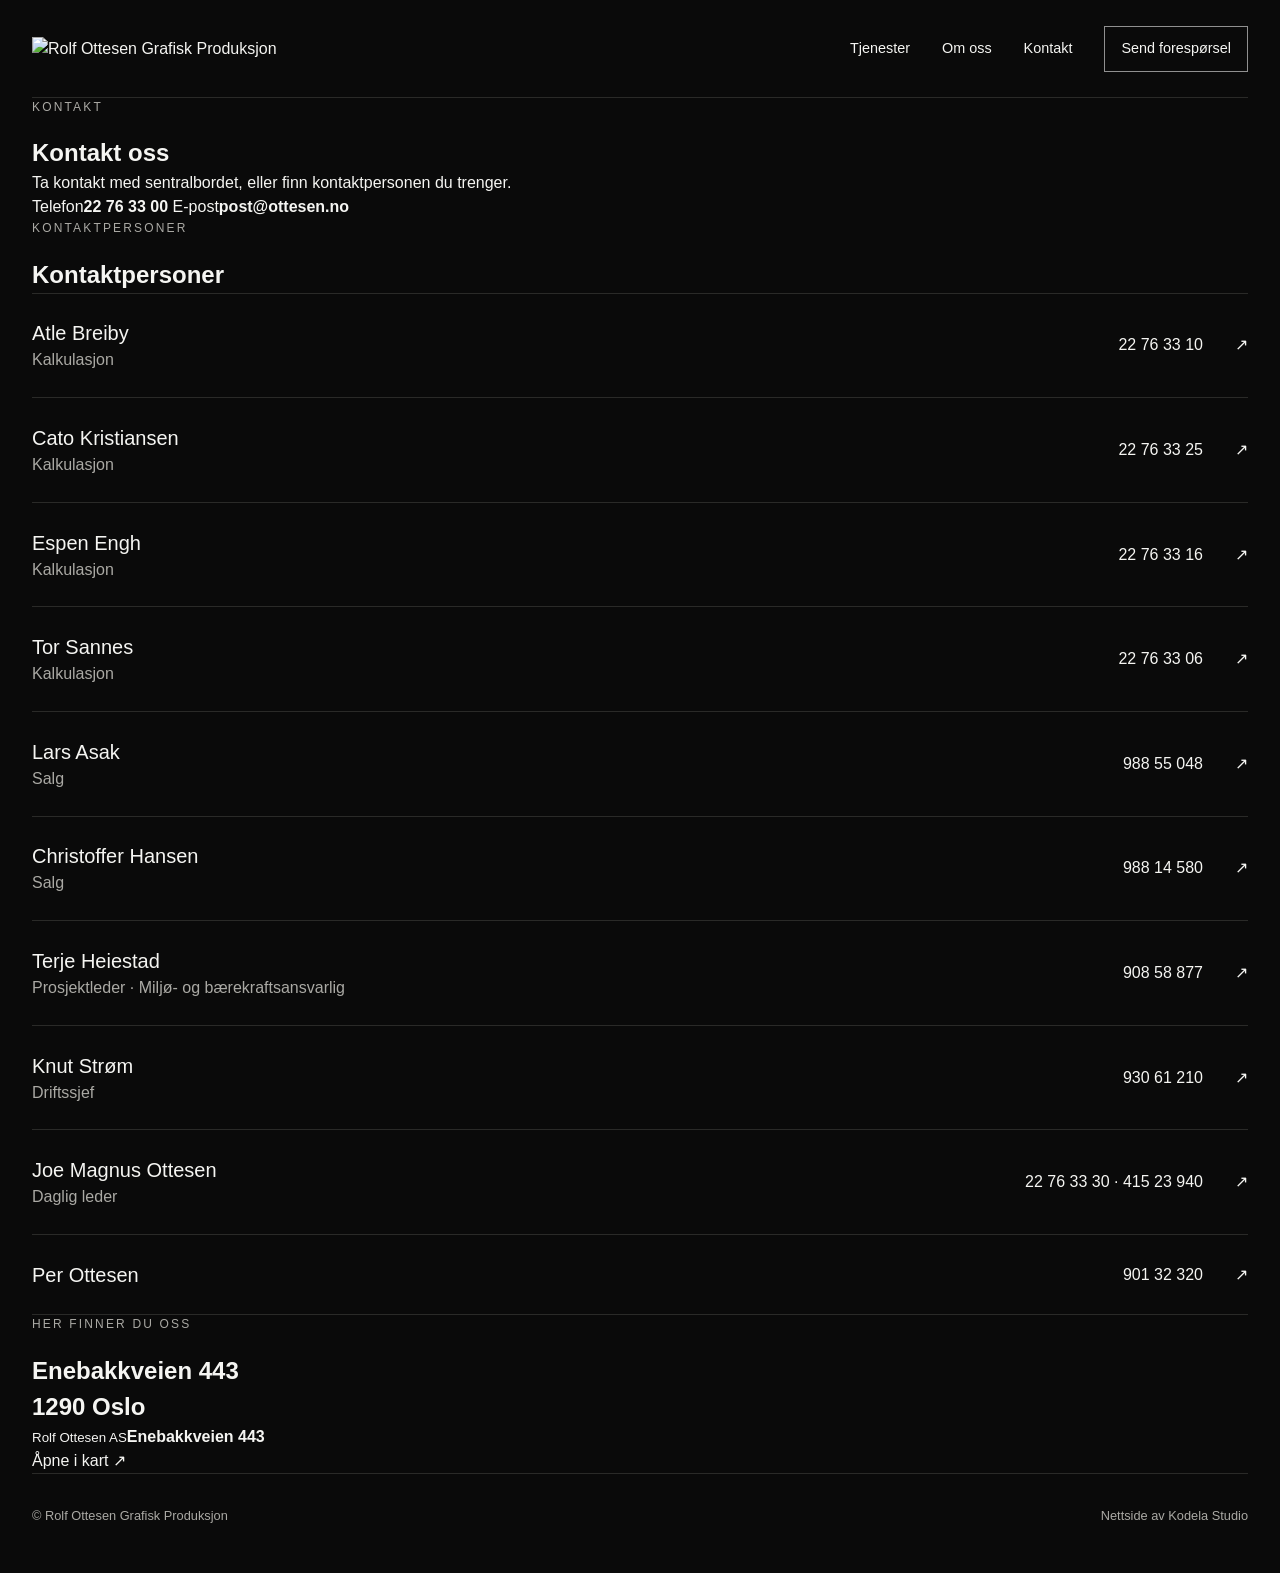
==== commit f83a5eb7: "Simplify contact page and move location to map card" ====
--- a/kontakt.html
+++ b/kontakt.html
@@ -3,28 +3,37 @@
 <head><meta charset="UTF-8"><meta name="viewport" content="width=device-width, initial-scale=1.0"><meta name="description" content="Kontakt Rolf Ottesen Grafisk Produksjon i Oslo."><title>Kontakt | Rolf Ottesen</title><link rel="stylesheet" href="css/style.css"></head>
 <body>
 <header class="site-header inner-header"><a href="index.html" class="logo-link"><img src="assests/logo/logo1.png" alt="Rolf Ottesen Grafisk Produksjon" class="site-logo"></a><nav class="main-nav"><a href="tjenester.html">Tjenester</a><a href="om.html">Om oss</a><a href="kontakt.html" aria-current="page">Kontakt</a><a href="mailto:post@ottesen.no" class="nav-cta">Send forespørsel</a></nav></header>
-<main class="contact-page">
-<section class="contact-hero contact-hero-live">
-  <div class="contact-intro"><p class="eyebrow">Kontakt</p><h1>Hva kan vi<br>hjelpe deg med?</h1></div>
-  <div class="contact-direct">
-    <p>Ta kontakt med sentralbordet, eller finn riktig kontaktperson nedenfor.</p>
-    <a class="contact-action" href="tel:+4722763300"><span>Ring oss</span><strong>22 76 33 00</strong><i>↗</i></a>
-    <a class="contact-action" href="mailto:post@ottesen.no"><span>Send e-post</span><strong>post@ottesen.no</strong><i>↗</i></a>
+<main class="contact-page contact-page-simple">
+<section class="contact-top">
+  <div><p class="eyebrow">Kontakt</p><h1>Kontakt oss</h1><p class="contact-lead">Ta kontakt med sentralbordet, eller finn kontaktpersonen du trenger.</p></div>
+  <div class="contact-primary">
+    <a href="tel:+4722763300"><span>Telefon</span><strong>22 76 33 00</strong></a>
+    <a href="mailto:post@ottesen.no"><span>E-post</span><strong>post@ottesen.no</strong></a>
   </div>
 </section>
-<section class="contact-location"><p class="eyebrow">Her finner du oss</p><div><h2>Enebakkveien 443<br>1290 Oslo</h2><a href="https://www.google.com/maps/search/?api=1&query=Enebakkveien+443+1290+Oslo" target="_blank" rel="noopener" class="text-link">Åpne i kart ↗</a></div></section>
-<section class="contacts-section" id="kontakter"><div class="contacts-title"><p class="eyebrow">Kontaktpersoner</p><h2>Finn riktig person.</h2></div><div class="people-list">
-<a class="person" href="tel:+4722763310"><div><h3>Atle Breiby</h3><p>Kalkulasjon</p></div><div class="person-contact"><span>22 76 33 10</span><i>↗</i></div></a>
-<a class="person" href="tel:+4722763325"><div><h3>Cato Kristiansen</h3><p>Kalkulasjon</p></div><div class="person-contact"><span>22 76 33 25</span><i>↗</i></div></a>
-<a class="person" href="tel:+4722763316"><div><h3>Espen Engh</h3><p>Kalkulasjon</p></div><div class="person-contact"><span>22 76 33 16</span><i>↗</i></div></a>
-<a class="person" href="tel:+4722763306"><div><h3>Tor Sannes</h3><p>Kalkulasjon</p></div><div class="person-contact"><span>22 76 33 06</span><i>↗</i></div></a>
-<a class="person" href="tel:+4798855048"><div><h3>Lars Asak</h3><p>Salg</p></div><div class="person-contact"><span>988 55 048</span><i>↗</i></div></a>
-<a class="person" href="tel:+4798814580"><div><h3>Christoffer Hansen</h3><p>Salg</p></div><div class="person-contact"><span>988 14 580</span><i>↗</i></div></a>
-<a class="person" href="tel:+4790858877"><div><h3>Terje Heiestad</h3><p>Prosjektleder · Miljø- og bærekraftsansvarlig</p></div><div class="person-contact"><span>908 58 877</span><i>↗</i></div></a>
-<a class="person" href="tel:+4793061210"><div><h3>Knut Strøm</h3><p>Driftssjef</p></div><div class="person-contact"><span>930 61 210</span><i>↗</i></div></a>
-<a class="person" href="tel:+4741523940"><div><h3>Joe Magnus Ottesen</h3><p>Daglig leder</p></div><div class="person-contact"><span>22 76 33 30 · 415 23 940</span><i>↗</i></div></a>
-<a class="person" href="tel:+4790132320"><div><h3>Per Ottesen</h3></div><div class="person-contact"><span>901 32 320</span><i>↗</i></div></a>
-</div></section>
-<section class="contact-end"><p class="eyebrow">Generelle henvendelser</p><a href="mailto:post@ottesen.no">post@ottesen.no <span>↗</span></a></section>
+<section class="contacts-simple" id="kontakter">
+  <div class="simple-section-heading"><p class="eyebrow">Kontaktpersoner</p><h2>Kontaktpersoner</h2></div>
+  <div class="people-list">
+    <a class="person" href="tel:+4722763310"><div><h3>Atle Breiby</h3><p>Kalkulasjon</p></div><div class="person-contact"><span>22 76 33 10</span><i>↗</i></div></a>
+    <a class="person" href="tel:+4722763325"><div><h3>Cato Kristiansen</h3><p>Kalkulasjon</p></div><div class="person-contact"><span>22 76 33 25</span><i>↗</i></div></a>
+    <a class="person" href="tel:+4722763316"><div><h3>Espen Engh</h3><p>Kalkulasjon</p></div><div class="person-contact"><span>22 76 33 16</span><i>↗</i></div></a>
+    <a class="person" href="tel:+4722763306"><div><h3>Tor Sannes</h3><p>Kalkulasjon</p></div><div class="person-contact"><span>22 76 33 06</span><i>↗</i></div></a>
+    <a class="person" href="tel:+4798855048"><div><h3>Lars Asak</h3><p>Salg</p></div><div class="person-contact"><span>988 55 048</span><i>↗</i></div></a>
+    <a class="person" href="tel:+4798814580"><div><h3>Christoffer Hansen</h3><p>Salg</p></div><div class="person-contact"><span>988 14 580</span><i>↗</i></div></a>
+    <a class="person" href="tel:+4790858877"><div><h3>Terje Heiestad</h3><p>Prosjektleder · Miljø- og bærekraftsansvarlig</p></div><div class="person-contact"><span>908 58 877</span><i>↗</i></div></a>
+    <a class="person" href="tel:+4793061210"><div><h3>Knut Strøm</h3><p>Driftssjef</p></div><div class="person-contact"><span>930 61 210</span><i>↗</i></div></a>
+    <a class="person" href="tel:+4741523940"><div><h3>Joe Magnus Ottesen</h3><p>Daglig leder</p></div><div class="person-contact"><span>22 76 33 30 · 415 23 940</span><i>↗</i></div></a>
+    <a class="person" href="tel:+4790132320"><div><h3>Per Ottesen</h3></div><div class="person-contact"><span>901 32 320</span><i>↗</i></div></a>
+  </div>
+</section>
+<section class="location-bottom">
+  <div class="location-heading"><p class="eyebrow">Her finner du oss</p><h2>Enebakkveien 443<br>1290 Oslo</h2></div>
+  <a class="map-card" href="https://www.google.com/maps/search/?api=1&query=Enebakkveien+443+1290+Oslo" target="_blank" rel="noopener" aria-label="Åpne Enebakkveien 443 i Google Maps">
+    <div class="map-grid" aria-hidden="true"><span></span><span></span><span></span><span></span><span></span><span></span><span></span></div>
+    <div class="map-pin" aria-hidden="true"><span></span></div>
+    <div class="map-card-content"><div><small>Rolf Ottesen AS</small><strong>Enebakkveien 443</strong></div><div class="map-open">Åpne i kart <span>↗</span></div></div>
+  </a>
+</section>
 </main>
-<footer class="site-footer"><p>© Rolf Ottesen Grafisk Produksjon</p><p>Nettside av Kodela Studio</p></footer></body></html>+<footer class="site-footer"><p>© Rolf Ottesen Grafisk Produksjon</p><p>Nettside av Kodela Studio</p></footer>
+</body></html>
--- a/css/style.css
+++ b/css/style.css
@@ -1,3 +1,4 @@
-:root{--bg:#0a0a0a;--text:#f5f5f2;--muted:#aaa9a4;--line:#2a2a28;--paper:#f2f1ed;--max-width:1400px}*{box-sizing:border-box;margin:0;padding:0}html{scroll-behavior:smooth}body{background:var(--bg);color:var(--text);font-family:Arial,Helvetica,sans-serif;line-height:1.5}a{color:inherit;text-decoration:none}img,video{display:block;max-width:100%}.site-header{position:absolute;inset:0 0 auto;z-index:20;display:flex;align-items:center;justify-content:space-between;gap:2rem;width:min(100% - 4rem,var(--max-width));margin:0 auto;padding:1.6rem 0}.inner-header{position:relative;border-bottom:1px solid var(--line)}.site-logo{width:250px;height:auto}.main-nav{display:flex;align-items:center;gap:2rem;font-size:.9rem}.main-nav a{transition:opacity .2s}.main-nav a:hover{opacity:.65}.nav-cta{border:1px solid rgba(255,255,255,.55);padding:.7rem 1rem}.hero{position:relative;min-height:100svh;display:grid;align-items:end;overflow:hidden}.hero-video{position:absolute;inset:0;width:100%;height:100%;object-fit:cover}.hero-overlay{position:absolute;inset:0;background:linear-gradient(90deg,rgba(0,0,0,.7),rgba(0,0,0,.2) 70%),linear-gradient(to top,rgba(0,0,0,.55),transparent 60%)}.hero-content{position:relative;z-index:2;width:min(100% - 4rem,var(--max-width));margin:0 auto;padding:11rem 0 5rem}.eyebrow{margin-bottom:1.2rem;color:var(--muted);font-size:.75rem;letter-spacing:.18em;text-transform:uppercase}.hero h1,.section h2,.production-copy h2,.contact-hero h1,.contacts-title h2{font-family:Georgia,'Times New Roman',serif;font-weight:400;letter-spacing:-.035em}.hero h1{max-width:1050px;margin-bottom:2.3rem;font-size:clamp(3.5rem,6.4vw,6.8rem);line-height:.95}.button{display:inline-flex;min-height:48px;align-items:center;justify-content:center;padding:.8rem 1.25rem;border:1px solid #fff;font-size:.78rem;letter-spacing:.08em;text-transform:uppercase}.button-primary{background:#fff;color:#0a0a0a}.section{width:min(100% - 4rem,var(--max-width));margin:0 auto;padding:8rem 0;border-top:1px solid var(--line)}.section h2,.production-copy h2{max-width:950px;font-size:clamp(2.5rem,4.8vw,4.8rem);line-height:1.02}.services-section{display:grid;grid-template-columns:.8fr 1.2fr;gap:7rem;align-items:start}.services-heading{position:sticky;top:3rem}.services-simple{border-top:1px solid var(--line)}.services-simple a{display:block;padding:1.4rem 0;border-bottom:1px solid var(--line);font-size:clamp(1.35rem,2.3vw,2.15rem);font-weight:400;transition:padding-left .2s,opacity .2s}.services-simple a:hover{padding-left:.6rem;opacity:.7}.production-feature{width:min(100% - 4rem,var(--max-width));margin:0 auto 8rem;display:grid;grid-template-columns:1.45fr .55fr;background:var(--paper);color:#111}.production-image-wrap{min-height:620px;overflow:hidden}.production-image{width:100%;height:100%;object-fit:cover}.production-copy{display:flex;flex-direction:column;justify-content:flex-end;padding:clamp(2rem,4vw,4rem)}.production-copy .eyebrow{color:#6b6b67}.text-link{display:inline-block;align-self:flex-start;margin-top:2rem;padding-bottom:.2rem;border-bottom:1px solid currentColor;font-size:.9rem}.heritage-simple{padding-top:6rem;padding-bottom:6rem}.heritage-simple .heritage-copy{max-width:950px;margin-left:auto;margin-right:auto;text-align:center;display:flex;flex-direction:column;align-items:center}.heritage-simple .heritage-copy h2{max-width:850px}.heritage-simple .heritage-copy>p:not(.eyebrow){max-width:620px;margin-top:1.4rem;color:var(--muted);font-size:1.05rem}.contact-section{display:grid;grid-template-columns:1.3fr .7fr;gap:5rem;align-items:start}.contact-details{display:flex;flex-direction:column;align-items:flex-start;gap:.85rem;color:var(--muted)}.contact-details a:not(.text-link){color:var(--text)}.site-footer{width:min(100% - 4rem,var(--max-width));margin:0 auto;padding:2rem 0 3rem;border-top:1px solid var(--line);display:flex;justify-content:space-between;gap:1rem;color:var(--muted);font-size:.8rem}.contact-page{width:min(100% - 4rem,var(--max-width));margin:0 auto}.contact-hero{padding:8rem 0 7rem;border-bottom:1px solid var(--line)}.contact-hero h1{font-size:clamp(4rem,9vw,8rem);line-height:.9}.contact-hero-info{display:grid;grid-template-columns:1fr 1fr;gap:3rem;max-width:650px;margin:5rem 0 0 auto}.contact-hero-info span{display:block;margin-bottom:.7rem;color:var(--muted);font-size:.72rem;letter-spacing:.14em;text-transform:uppercase}.contact-hero-info p{font-size:1.05rem}.contacts-section{padding:7rem 0}.contacts-title{display:grid;grid-template-columns:.8fr 1.2fr;gap:4rem;margin-bottom:5rem}.contacts-title h2{font-size:clamp(2.8rem,5vw,5rem);line-height:1}.people-list{border-top:1px solid var(--line)}.person{display:grid;grid-template-columns:1fr .7fr;gap:3rem;align-items:center;padding:1.5rem 0;border-bottom:1px solid var(--line)}.person h3{font-size:1.25rem;font-weight:400}.person p{color:var(--muted)}.person>p{text-align:right;color:var(--text)}
-@media(max-width:900px){.site-logo{width:200px}.main-nav{display:none}.services-section,.production-feature,.contact-section,.contacts-title{grid-template-columns:1fr}.services-heading{position:static}.production-image-wrap{min-height:480px}.contact-hero-info{margin-left:0}}
-@media(max-width:600px){.site-header,.section,.site-footer,.production-feature,.contact-page{width:calc(100% - 2rem)}.hero-content{width:calc(100% - 2rem);padding-bottom:3rem}.hero h1{font-size:clamp(3rem,14vw,4.8rem)}.section{padding:5rem 0}.services-section{gap:3rem}.production-feature{margin-bottom:5rem}.production-image-wrap{min-height:340px}.production-copy{padding:2rem}.heritage-simple{padding-top:4.5rem;padding-bottom:4.5rem}.contact-hero{padding:7rem 0 4rem}.contact-hero-info{grid-template-columns:1fr;margin-top:3rem}.contacts-section{padding:5rem 0}.contacts-title{gap:1rem;margin-bottom:3rem}.person{grid-template-columns:1fr;gap:.8rem}.person>p{text-align:left}.site-footer{flex-direction:column}}
+:root{--bg:#0a0a0a;--text:#f5f5f2;--muted:#aaa9a4;--line:#2a2a28;--paper:#f2f1ed;--max-width:1400px}*{box-sizing:border-box;margin:0;padding:0}html{scroll-behavior:smooth}body{background:var(--bg);color:var(--text);font-family:Arial,Helvetica,sans-serif;line-height:1.5}a{color:inherit;text-decoration:none}img,video{display:block;max-width:100%}.site-header{position:absolute;inset:0 0 auto;z-index:20;display:flex;align-items:center;justify-content:space-between;gap:2rem;width:min(100% - 4rem,var(--max-width));margin:0 auto;padding:1.6rem 0}.inner-header{position:relative;border-bottom:1px solid var(--line)}.site-logo{width:250px;height:auto}.main-nav{display:flex;align-items:center;gap:2rem;font-size:.9rem}.main-nav a{transition:opacity .2s}.main-nav a:hover{opacity:.65}.nav-cta{border:1px solid rgba(255,255,255,.55);padding:.7rem 1rem}.hero{position:relative;min-height:100svh;display:grid;align-items:end;overflow:hidden}.hero-video{position:absolute;inset:0;width:100%;height:100%;object-fit:cover}.hero-overlay{position:absolute;inset:0;background:linear-gradient(90deg,rgba(0,0,0,.7),rgba(0,0,0,.2) 70%),linear-gradient(to top,rgba(0,0,0,.55),transparent 60%)}.hero-content{position:relative;z-index:2;width:min(100% - 4rem,var(--max-width));margin:0 auto;padding:11rem 0 5rem}.eyebrow{margin-bottom:1.2rem;color:var(--muted);font-size:.75rem;letter-spacing:.18em;text-transform:uppercase}.hero h1,.section h2,.production-copy h2,.contact-hero h1,.contacts-title h2,.contact-location h2{font-family:Georgia,'Times New Roman',serif;font-weight:400;letter-spacing:-.035em}.hero h1{max-width:1050px;margin-bottom:2.3rem;font-size:clamp(3.5rem,6.4vw,6.8rem);line-height:.95}.button{display:inline-flex;min-height:48px;align-items:center;justify-content:center;padding:.8rem 1.25rem;border:1px solid #fff;font-size:.78rem;letter-spacing:.08em;text-transform:uppercase}.button-primary{background:#fff;color:#0a0a0a}.section{width:min(100% - 4rem,var(--max-width));margin:0 auto;padding:8rem 0;border-top:1px solid var(--line)}.section h2,.production-copy h2{max-width:950px;font-size:clamp(2.5rem,4.8vw,4.8rem);line-height:1.02}.services-section{display:grid;grid-template-columns:.8fr 1.2fr;gap:7rem;align-items:start}.services-heading{position:sticky;top:3rem}.services-simple{border-top:1px solid var(--line)}.services-simple a{display:block;padding:1.4rem 0;border-bottom:1px solid var(--line);font-size:clamp(1.35rem,2.3vw,2.15rem);font-weight:400;transition:padding-left .2s,opacity .2s}.services-simple a:hover{padding-left:.6rem;opacity:.7}.production-feature{width:min(100% - 4rem,var(--max-width));margin:0 auto 8rem;display:grid;grid-template-columns:1.45fr .55fr;background:var(--paper);color:#111}.production-image-wrap{min-height:620px;overflow:hidden}.production-image{width:100%;height:100%;object-fit:cover}.production-copy{display:flex;flex-direction:column;justify-content:flex-end;padding:clamp(2rem,4vw,4rem)}.production-copy .eyebrow{color:#6b6b67}.text-link{display:inline-block;align-self:flex-start;margin-top:2rem;padding-bottom:.2rem;border-bottom:1px solid currentColor;font-size:.9rem}.heritage-simple{padding-top:6rem;padding-bottom:6rem}.heritage-simple .heritage-copy{max-width:950px;margin:auto;text-align:center;display:flex;flex-direction:column;align-items:center}.heritage-simple .heritage-copy h2{max-width:850px}.heritage-simple .heritage-copy>p:not(.eyebrow){max-width:620px;margin-top:1.4rem;color:var(--muted);font-size:1.05rem}.contact-section{display:grid;grid-template-columns:1.3fr .7fr;gap:5rem;align-items:start}.contact-details{display:flex;flex-direction:column;align-items:flex-start;gap:.85rem;color:var(--muted)}.contact-details a:not(.text-link){color:var(--text)}.site-footer{width:min(100% - 4rem,var(--max-width));margin:0 auto;padding:2rem 0 3rem;border-top:1px solid var(--line);display:flex;justify-content:space-between;gap:1rem;color:var(--muted);font-size:.8rem}.contact-page{width:min(100% - 4rem,var(--max-width));margin:0 auto}.contact-hero-live{min-height:620px;padding:7rem 0;display:grid;grid-template-columns:1.2fr .8fr;gap:7rem;align-items:end;border-bottom:1px solid var(--line)}.contact-hero h1{font-size:clamp(4rem,7.7vw,7.4rem);line-height:.88}.contact-direct{max-width:520px}.contact-direct>p{max-width:420px;margin-bottom:2.5rem;color:var(--muted);font-size:1rem}.contact-action{display:grid;grid-template-columns:110px 1fr auto;gap:1rem;align-items:center;padding:1.25rem 0;border-top:1px solid var(--line);transition:padding-left .2s,color .2s}.contact-action:last-child{border-bottom:1px solid var(--line)}.contact-action span{color:var(--muted);font-size:.78rem;text-transform:uppercase;letter-spacing:.08em}.contact-action strong{font-size:1.05rem;font-weight:400}.contact-action i,.person-contact i{font-style:normal;transition:transform .2s}.contact-action:hover{padding-left:.5rem}.contact-action:hover i,.person:hover .person-contact i{transform:translate(4px,-4px)}.contact-location{display:grid;grid-template-columns:.8fr 1.2fr;gap:4rem;padding:5rem 0;border-bottom:1px solid var(--line)}.contact-location h2{font-size:clamp(2.5rem,4vw,4rem);line-height:1.05}.contacts-section{padding:7rem 0}.contacts-title{display:grid;grid-template-columns:.8fr 1.2fr;gap:4rem;margin-bottom:5rem}.contacts-title h2{font-size:clamp(2.8rem,5vw,5rem);line-height:1}.people-list{border-top:1px solid var(--line)}.person{display:grid;grid-template-columns:1fr .7fr;gap:3rem;align-items:center;padding:1.55rem 0;border-bottom:1px solid var(--line);transition:padding-left .2s,background .2s}.person h3{font-size:1.25rem;font-weight:400}.person p{color:var(--muted)}.person-contact{display:flex;align-items:center;justify-content:flex-end;gap:2rem}.person-contact span{font-size:1rem}.person:hover{padding-left:.65rem;background:rgba(255,255,255,.025)}.contact-end{padding:2rem 0 7rem}.contact-end>a{display:flex;justify-content:space-between;align-items:center;padding:2rem 0;border-top:1px solid var(--line);border-bottom:1px solid var(--line);font-family:Georgia,'Times New Roman',serif;font-size:clamp(2rem,4vw,4rem);letter-spacing:-.03em}.contact-end>a span{font-family:Arial,sans-serif;font-size:1.4rem;transition:transform .2s}.contact-end>a:hover span{transform:translate(5px,-5px)}
+@media(max-width:900px){.site-logo{width:200px}.main-nav{display:none}.services-section,.production-feature,.contact-section,.contacts-title,.contact-hero-live,.contact-location{grid-template-columns:1fr}.services-heading{position:static}.production-image-wrap{min-height:480px}.contact-hero-live{gap:4rem;min-height:0}.person-contact{justify-content:flex-start}}
+@media(max-width:600px){.site-header,.section,.site-footer,.production-feature,.contact-page{width:calc(100% - 2rem)}.hero-content{width:calc(100% - 2rem);padding-bottom:3rem}.hero h1{font-size:clamp(3rem,14vw,4.8rem)}.section{padding:5rem 0}.services-section{gap:3rem}.production-feature{margin-bottom:5rem}.production-image-wrap{min-height:340px}.production-copy{padding:2rem}.heritage-simple{padding:4.5rem 0}.contact-hero-live{padding:5rem 0 4rem;gap:3rem}.contact-hero h1{font-size:clamp(3.5rem,16vw,5rem)}.contact-action{grid-template-columns:1fr auto}.contact-action span{grid-column:1/-1}.contact-location{padding:4rem 0;gap:1rem}.contacts-section{padding:5rem 0}.contacts-title{gap:1rem;margin-bottom:3rem}.person{grid-template-columns:1fr;gap:.8rem}.person-contact{justify-content:space-between}.contact-end{padding-bottom:5rem}.site-footer{flex-direction:column}}
+@media(prefers-reduced-motion:reduce){*{scroll-behavior:auto}.contact-action,.person,.contact-action i,.person-contact i,.contact-end>a span{transition:none}}
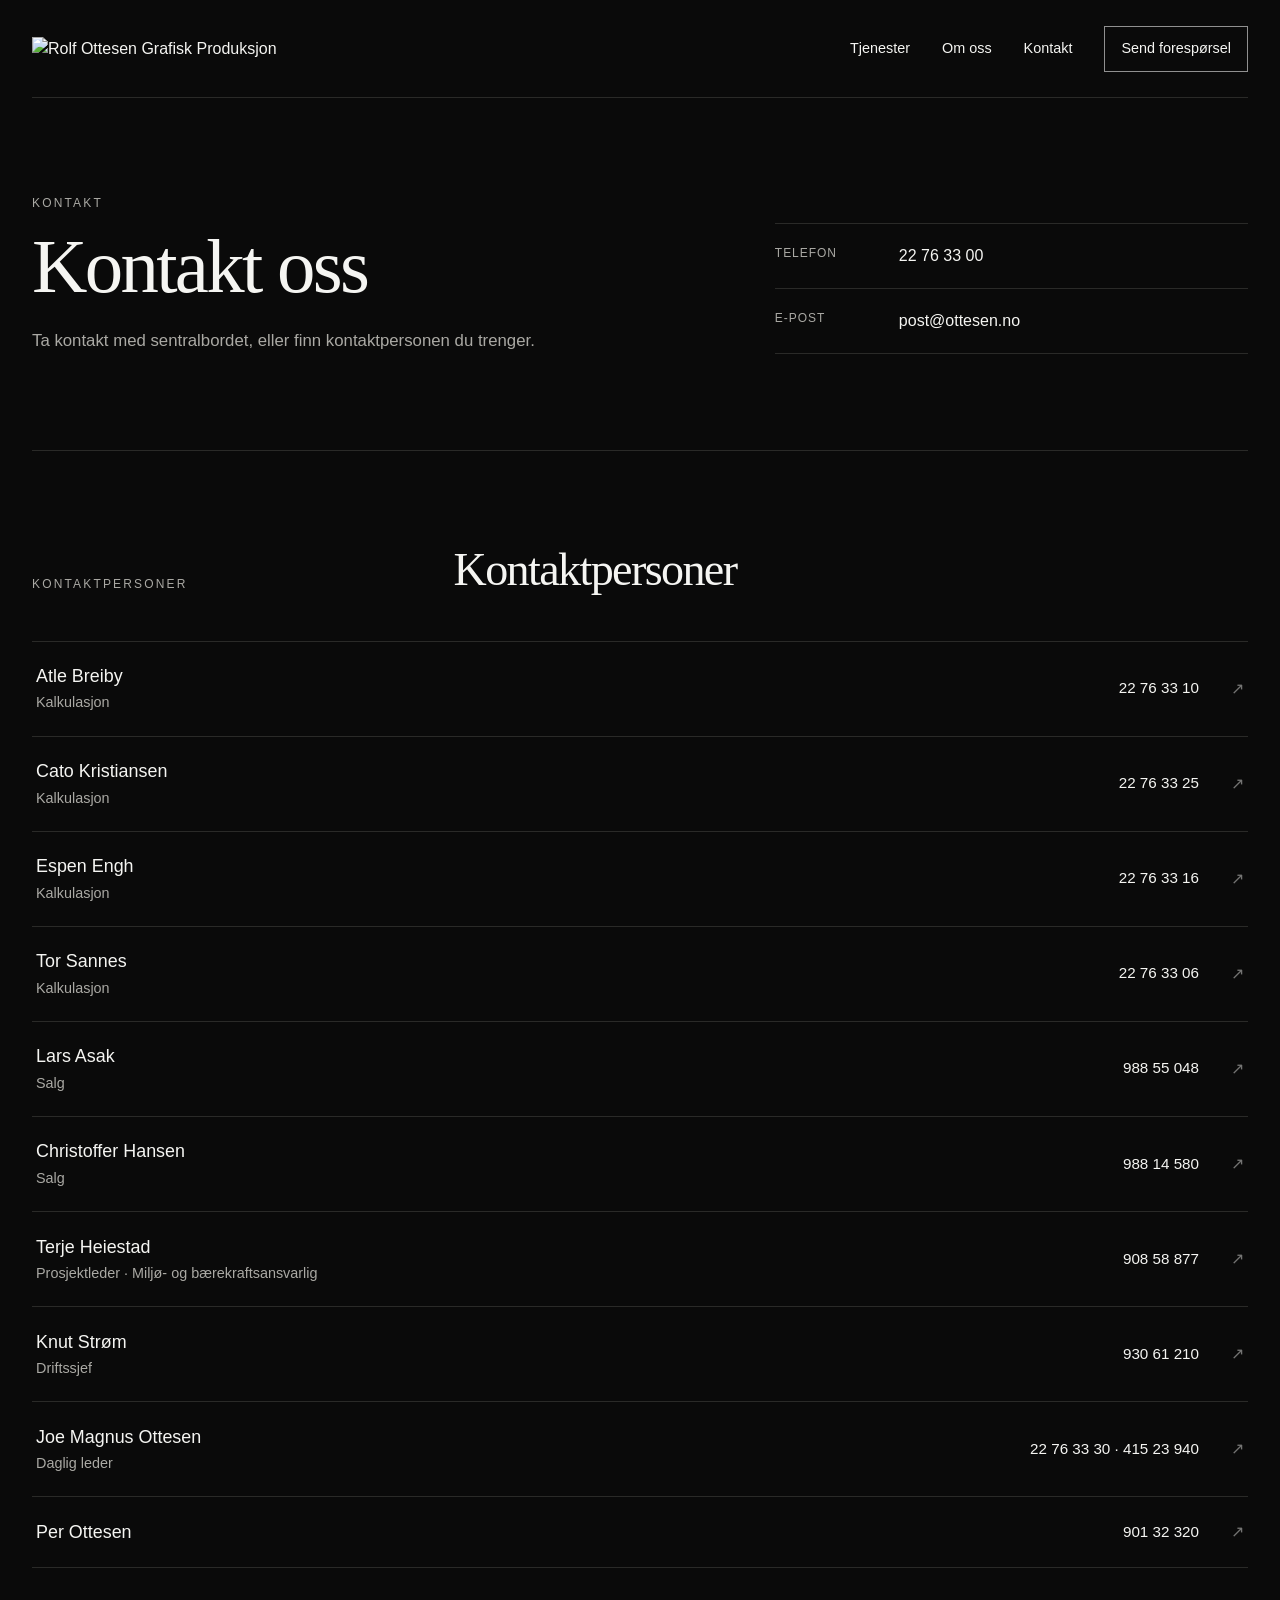
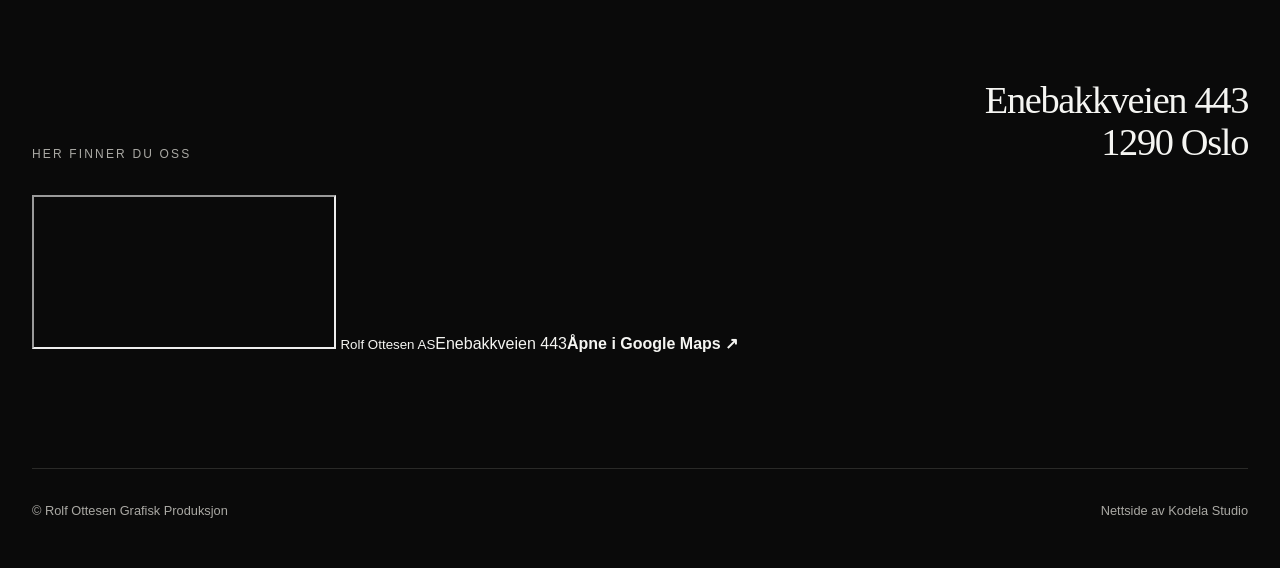
==== commit d28f8108: "Replace stylized map with real embedded map" ====
--- a/kontakt.html
+++ b/kontakt.html
@@ -28,11 +28,10 @@
 </section>
 <section class="location-bottom">
   <div class="location-heading"><p class="eyebrow">Her finner du oss</p><h2>Enebakkveien 443<br>1290 Oslo</h2></div>
-  <a class="map-card" href="https://www.google.com/maps/search/?api=1&query=Enebakkveien+443+1290+Oslo" target="_blank" rel="noopener" aria-label="Åpne Enebakkveien 443 i Google Maps">
-    <div class="map-grid" aria-hidden="true"><span></span><span></span><span></span><span></span><span></span><span></span><span></span></div>
-    <div class="map-pin" aria-hidden="true"><span></span></div>
-    <div class="map-card-content"><div><small>Rolf Ottesen AS</small><strong>Enebakkveien 443</strong></div><div class="map-open">Åpne i kart <span>↗</span></div></div>
-  </a>
+  <div class="real-map-card">
+    <iframe class="real-map" src="https://www.google.com/maps?q=Enebakkveien%20443%2C%201290%20Oslo&output=embed" title="Kart som viser Rolf Ottesen AS, Enebakkveien 443, Oslo" loading="lazy" referrerpolicy="no-referrer-when-downgrade" allowfullscreen></iframe>
+    <a class="map-overlay-link" href="https://www.google.com/maps/search/?api=1&query=Enebakkveien+443+1290+Oslo" target="_blank" rel="noopener"><span><small>Rolf Ottesen AS</small>Enebakkveien 443</span><strong>Åpne i Google Maps ↗</strong></a>
+  </div>
 </section>
 </main>
 <footer class="site-footer"><p>© Rolf Ottesen Grafisk Produksjon</p><p>Nettside av Kodela Studio</p></footer>
--- a/css/style.css
+++ b/css/style.css
@@ -1,4 +1,4 @@
-:root{--bg:#0a0a0a;--text:#f5f5f2;--muted:#aaa9a4;--line:#2a2a28;--paper:#f2f1ed;--max-width:1400px}*{box-sizing:border-box;margin:0;padding:0}html{scroll-behavior:smooth}body{background:var(--bg);color:var(--text);font-family:Arial,Helvetica,sans-serif;line-height:1.5}a{color:inherit;text-decoration:none}img,video{display:block;max-width:100%}.site-header{position:absolute;inset:0 0 auto;z-index:20;display:flex;align-items:center;justify-content:space-between;gap:2rem;width:min(100% - 4rem,var(--max-width));margin:0 auto;padding:1.6rem 0}.inner-header{position:relative;border-bottom:1px solid var(--line)}.site-logo{width:250px;height:auto}.main-nav{display:flex;align-items:center;gap:2rem;font-size:.9rem}.main-nav a{transition:opacity .2s}.main-nav a:hover{opacity:.65}.nav-cta{border:1px solid rgba(255,255,255,.55);padding:.7rem 1rem}.hero{position:relative;min-height:100svh;display:grid;align-items:end;overflow:hidden}.hero-video{position:absolute;inset:0;width:100%;height:100%;object-fit:cover}.hero-overlay{position:absolute;inset:0;background:linear-gradient(90deg,rgba(0,0,0,.7),rgba(0,0,0,.2) 70%),linear-gradient(to top,rgba(0,0,0,.55),transparent 60%)}.hero-content{position:relative;z-index:2;width:min(100% - 4rem,var(--max-width));margin:0 auto;padding:11rem 0 5rem}.eyebrow{margin-bottom:1.2rem;color:var(--muted);font-size:.75rem;letter-spacing:.18em;text-transform:uppercase}.hero h1,.section h2,.production-copy h2,.contact-hero h1,.contacts-title h2,.contact-location h2{font-family:Georgia,'Times New Roman',serif;font-weight:400;letter-spacing:-.035em}.hero h1{max-width:1050px;margin-bottom:2.3rem;font-size:clamp(3.5rem,6.4vw,6.8rem);line-height:.95}.button{display:inline-flex;min-height:48px;align-items:center;justify-content:center;padding:.8rem 1.25rem;border:1px solid #fff;font-size:.78rem;letter-spacing:.08em;text-transform:uppercase}.button-primary{background:#fff;color:#0a0a0a}.section{width:min(100% - 4rem,var(--max-width));margin:0 auto;padding:8rem 0;border-top:1px solid var(--line)}.section h2,.production-copy h2{max-width:950px;font-size:clamp(2.5rem,4.8vw,4.8rem);line-height:1.02}.services-section{display:grid;grid-template-columns:.8fr 1.2fr;gap:7rem;align-items:start}.services-heading{position:sticky;top:3rem}.services-simple{border-top:1px solid var(--line)}.services-simple a{display:block;padding:1.4rem 0;border-bottom:1px solid var(--line);font-size:clamp(1.35rem,2.3vw,2.15rem);font-weight:400;transition:padding-left .2s,opacity .2s}.services-simple a:hover{padding-left:.6rem;opacity:.7}.production-feature{width:min(100% - 4rem,var(--max-width));margin:0 auto 8rem;display:grid;grid-template-columns:1.45fr .55fr;background:var(--paper);color:#111}.production-image-wrap{min-height:620px;overflow:hidden}.production-image{width:100%;height:100%;object-fit:cover}.production-copy{display:flex;flex-direction:column;justify-content:flex-end;padding:clamp(2rem,4vw,4rem)}.production-copy .eyebrow{color:#6b6b67}.text-link{display:inline-block;align-self:flex-start;margin-top:2rem;padding-bottom:.2rem;border-bottom:1px solid currentColor;font-size:.9rem}.heritage-simple{padding-top:6rem;padding-bottom:6rem}.heritage-simple .heritage-copy{max-width:950px;margin:auto;text-align:center;display:flex;flex-direction:column;align-items:center}.heritage-simple .heritage-copy h2{max-width:850px}.heritage-simple .heritage-copy>p:not(.eyebrow){max-width:620px;margin-top:1.4rem;color:var(--muted);font-size:1.05rem}.contact-section{display:grid;grid-template-columns:1.3fr .7fr;gap:5rem;align-items:start}.contact-details{display:flex;flex-direction:column;align-items:flex-start;gap:.85rem;color:var(--muted)}.contact-details a:not(.text-link){color:var(--text)}.site-footer{width:min(100% - 4rem,var(--max-width));margin:0 auto;padding:2rem 0 3rem;border-top:1px solid var(--line);display:flex;justify-content:space-between;gap:1rem;color:var(--muted);font-size:.8rem}.contact-page{width:min(100% - 4rem,var(--max-width));margin:0 auto}.contact-hero-live{min-height:620px;padding:7rem 0;display:grid;grid-template-columns:1.2fr .8fr;gap:7rem;align-items:end;border-bottom:1px solid var(--line)}.contact-hero h1{font-size:clamp(4rem,7.7vw,7.4rem);line-height:.88}.contact-direct{max-width:520px}.contact-direct>p{max-width:420px;margin-bottom:2.5rem;color:var(--muted);font-size:1rem}.contact-action{display:grid;grid-template-columns:110px 1fr auto;gap:1rem;align-items:center;padding:1.25rem 0;border-top:1px solid var(--line);transition:padding-left .2s,color .2s}.contact-action:last-child{border-bottom:1px solid var(--line)}.contact-action span{color:var(--muted);font-size:.78rem;text-transform:uppercase;letter-spacing:.08em}.contact-action strong{font-size:1.05rem;font-weight:400}.contact-action i,.person-contact i{font-style:normal;transition:transform .2s}.contact-action:hover{padding-left:.5rem}.contact-action:hover i,.person:hover .person-contact i{transform:translate(4px,-4px)}.contact-location{display:grid;grid-template-columns:.8fr 1.2fr;gap:4rem;padding:5rem 0;border-bottom:1px solid var(--line)}.contact-location h2{font-size:clamp(2.5rem,4vw,4rem);line-height:1.05}.contacts-section{padding:7rem 0}.contacts-title{display:grid;grid-template-columns:.8fr 1.2fr;gap:4rem;margin-bottom:5rem}.contacts-title h2{font-size:clamp(2.8rem,5vw,5rem);line-height:1}.people-list{border-top:1px solid var(--line)}.person{display:grid;grid-template-columns:1fr .7fr;gap:3rem;align-items:center;padding:1.55rem 0;border-bottom:1px solid var(--line);transition:padding-left .2s,background .2s}.person h3{font-size:1.25rem;font-weight:400}.person p{color:var(--muted)}.person-contact{display:flex;align-items:center;justify-content:flex-end;gap:2rem}.person-contact span{font-size:1rem}.person:hover{padding-left:.65rem;background:rgba(255,255,255,.025)}.contact-end{padding:2rem 0 7rem}.contact-end>a{display:flex;justify-content:space-between;align-items:center;padding:2rem 0;border-top:1px solid var(--line);border-bottom:1px solid var(--line);font-family:Georgia,'Times New Roman',serif;font-size:clamp(2rem,4vw,4rem);letter-spacing:-.03em}.contact-end>a span{font-family:Arial,sans-serif;font-size:1.4rem;transition:transform .2s}.contact-end>a:hover span{transform:translate(5px,-5px)}
-@media(max-width:900px){.site-logo{width:200px}.main-nav{display:none}.services-section,.production-feature,.contact-section,.contacts-title,.contact-hero-live,.contact-location{grid-template-columns:1fr}.services-heading{position:static}.production-image-wrap{min-height:480px}.contact-hero-live{gap:4rem;min-height:0}.person-contact{justify-content:flex-start}}
-@media(max-width:600px){.site-header,.section,.site-footer,.production-feature,.contact-page{width:calc(100% - 2rem)}.hero-content{width:calc(100% - 2rem);padding-bottom:3rem}.hero h1{font-size:clamp(3rem,14vw,4.8rem)}.section{padding:5rem 0}.services-section{gap:3rem}.production-feature{margin-bottom:5rem}.production-image-wrap{min-height:340px}.production-copy{padding:2rem}.heritage-simple{padding:4.5rem 0}.contact-hero-live{padding:5rem 0 4rem;gap:3rem}.contact-hero h1{font-size:clamp(3.5rem,16vw,5rem)}.contact-action{grid-template-columns:1fr auto}.contact-action span{grid-column:1/-1}.contact-location{padding:4rem 0;gap:1rem}.contacts-section{padding:5rem 0}.contacts-title{gap:1rem;margin-bottom:3rem}.person{grid-template-columns:1fr;gap:.8rem}.person-contact{justify-content:space-between}.contact-end{padding-bottom:5rem}.site-footer{flex-direction:column}}
-@media(prefers-reduced-motion:reduce){*{scroll-behavior:auto}.contact-action,.person,.contact-action i,.person-contact i,.contact-end>a span{transition:none}}
+:root{--bg:#0a0a0a;--text:#f5f5f2;--muted:#aaa9a4;--line:#2a2a28;--paper:#f2f1ed;--max-width:1400px}*{box-sizing:border-box;margin:0;padding:0}html{scroll-behavior:smooth}body{background:var(--bg);color:var(--text);font-family:Arial,Helvetica,sans-serif;line-height:1.5}a{color:inherit;text-decoration:none}img,video{display:block;max-width:100%}.site-header{position:absolute;inset:0 0 auto;z-index:20;display:flex;align-items:center;justify-content:space-between;gap:2rem;width:min(100% - 4rem,var(--max-width));margin:0 auto;padding:1.6rem 0}.inner-header{position:relative;border-bottom:1px solid var(--line)}.site-logo{width:250px;height:auto}.main-nav{display:flex;align-items:center;gap:2rem;font-size:.9rem}.main-nav a{transition:opacity .2s}.main-nav a:hover{opacity:.65}.nav-cta{border:1px solid rgba(255,255,255,.55);padding:.7rem 1rem}.hero{position:relative;min-height:100svh;display:grid;align-items:end;overflow:hidden}.hero-video{position:absolute;inset:0;width:100%;height:100%;object-fit:cover}.hero-overlay{position:absolute;inset:0;background:linear-gradient(90deg,rgba(0,0,0,.7),rgba(0,0,0,.2) 70%),linear-gradient(to top,rgba(0,0,0,.55),transparent 60%)}.hero-content{position:relative;z-index:2;width:min(100% - 4rem,var(--max-width));margin:0 auto;padding:11rem 0 5rem}.eyebrow{margin-bottom:1.2rem;color:var(--muted);font-size:.75rem;letter-spacing:.18em;text-transform:uppercase}.hero h1,.section h2,.production-copy h2{font-family:Georgia,'Times New Roman',serif;font-weight:400;letter-spacing:-.035em}.hero h1{max-width:1050px;margin-bottom:2.3rem;font-size:clamp(3.5rem,6.4vw,6.8rem);line-height:.95}.button{display:inline-flex;min-height:48px;align-items:center;justify-content:center;padding:.8rem 1.25rem;border:1px solid #fff;font-size:.78rem;letter-spacing:.08em;text-transform:uppercase}.button-primary{background:#fff;color:#0a0a0a}.section{width:min(100% - 4rem,var(--max-width));margin:0 auto;padding:8rem 0;border-top:1px solid var(--line)}.section h2,.production-copy h2{max-width:950px;font-size:clamp(2.5rem,4.8vw,4.8rem);line-height:1.02}.services-section{display:grid;grid-template-columns:.8fr 1.2fr;gap:7rem;align-items:start}.services-heading{position:sticky;top:3rem}.services-simple{border-top:1px solid var(--line)}.services-simple a{display:block;padding:1.4rem 0;border-bottom:1px solid var(--line);font-size:clamp(1.35rem,2.3vw,2.15rem);font-weight:400;transition:padding-left .2s,opacity .2s}.services-simple a:hover{padding-left:.6rem;opacity:.7}.production-feature{width:min(100% - 4rem,var(--max-width));margin:0 auto 8rem;display:grid;grid-template-columns:1.45fr .55fr;background:var(--paper);color:#111}.production-image-wrap{min-height:620px;overflow:hidden}.production-image{width:100%;height:100%;object-fit:cover}.production-copy{display:flex;flex-direction:column;justify-content:flex-end;padding:clamp(2rem,4vw,4rem)}.production-copy .eyebrow{color:#6b6b67}.text-link{display:inline-block;align-self:flex-start;margin-top:2rem;padding-bottom:.2rem;border-bottom:1px solid currentColor;font-size:.9rem}.heritage-simple{padding-top:6rem;padding-bottom:6rem}.heritage-simple .heritage-copy{max-width:950px;margin:auto;text-align:center;display:flex;flex-direction:column;align-items:center}.heritage-simple .heritage-copy h2{max-width:850px}.heritage-simple .heritage-copy>p:not(.eyebrow){max-width:620px;margin-top:1.4rem;color:var(--muted);font-size:1.05rem}.contact-section{display:grid;grid-template-columns:1.3fr .7fr;gap:5rem;align-items:start}.contact-details{display:flex;flex-direction:column;align-items:flex-start;gap:.85rem;color:var(--muted)}.contact-details a:not(.text-link){color:var(--text)}.site-footer{width:min(100% - 4rem,var(--max-width));margin:0 auto;padding:2rem 0 3rem;border-top:1px solid var(--line);display:flex;justify-content:space-between;gap:1rem;color:var(--muted);font-size:.8rem}.contact-page{width:min(100% - 4rem,var(--max-width));margin:0 auto}.contact-top{display:grid;grid-template-columns:1fr .75fr;gap:7rem;align-items:end;padding:6rem 0;border-bottom:1px solid var(--line)}.contact-top h1,.simple-section-heading h2,.location-heading h2{font-family:Georgia,'Times New Roman',serif;font-weight:400;letter-spacing:-.035em}.contact-top h1{font-size:clamp(3.5rem,6vw,6rem);line-height:.95}.contact-lead{max-width:520px;margin-top:1.5rem;color:var(--muted);font-size:1.05rem}.contact-primary{border-top:1px solid var(--line)}.contact-primary a{display:grid;grid-template-columns:100px 1fr;gap:1.5rem;padding:1.25rem 0;border-bottom:1px solid var(--line);transition:opacity .2s}.contact-primary a:hover{opacity:.65}.contact-primary span{color:var(--muted);font-size:.75rem;letter-spacing:.08em;text-transform:uppercase}.contact-primary strong{font-size:1rem;font-weight:400}.contacts-simple{padding:6rem 0 7rem}.simple-section-heading{display:grid;grid-template-columns:.45fr 1fr;gap:4rem;align-items:end;margin-bottom:3rem}.simple-section-heading .eyebrow{margin:0}.simple-section-heading h2{font-size:clamp(2.2rem,3.6vw,3.7rem);line-height:1}.people-list{border-top:1px solid var(--line)}.person{display:grid;grid-template-columns:1fr .7fr;gap:3rem;align-items:center;padding:1.35rem .25rem;border-bottom:1px solid var(--line);transition:background .2s,padding .2s}.person h3{font-size:1.12rem;font-weight:500}.person p{margin-top:.15rem;color:var(--muted);font-size:.9rem}.person-contact{display:flex;align-items:center;justify-content:flex-end;gap:2rem}.person-contact span{font-size:.95rem}.person-contact i{font-style:normal;opacity:.45;transition:transform .2s,opacity .2s}.person:hover{padding-left:.7rem;padding-right:.7rem;background:rgba(255,255,255,.025)}.person:hover .person-contact i{opacity:1;transform:translate(3px,-3px)}.location-bottom{padding:0 0 7rem}.location-heading{display:flex;align-items:end;justify-content:space-between;gap:3rem;margin-bottom:2rem}.location-heading .eyebrow{margin:0}.location-heading h2{font-size:clamp(1.8rem,3vw,3rem);line-height:1.08;text-align:right}.map-card{position:relative;display:block;height:340px;overflow:hidden;border:1px solid #383836;background:#171715;transition:border-color .25s}.map-card:hover{border-color:#777}.map-grid{position:absolute;inset:-50px;opacity:.4;transform:rotate(-8deg)}.map-grid span{position:absolute;display:block;background:#454541}.map-grid span:nth-child(1){width:140%;height:1px;top:25%;left:-15%}.map-grid span:nth-child(2){width:140%;height:1px;top:55%;left:-15%}.map-grid span:nth-child(3){width:140%;height:1px;top:78%;left:-15%}.map-grid span:nth-child(4){width:1px;height:140%;left:22%;top:-20%}.map-grid span:nth-child(5){width:1px;height:140%;left:48%;top:-20%}.map-grid span:nth-child(6){width:1px;height:140%;left:72%;top:-20%}.map-grid span:nth-child(7){width:70%;height:4px;top:44%;left:15%;transform:rotate(16deg);background:#5a5a54}.map-pin{position:absolute;left:50%;top:44%;width:24px;height:24px;border:2px solid #fff;border-radius:50%;transform:translate(-50%,-50%);box-shadow:0 0 0 8px rgba(255,255,255,.08)}.map-pin span{position:absolute;width:4px;height:4px;border-radius:50%;background:#fff;left:8px;top:8px}.map-card-content{position:absolute;inset:auto 0 0;display:flex;justify-content:space-between;align-items:end;gap:2rem;padding:1.5rem 1.7rem;background:linear-gradient(transparent,rgba(0,0,0,.8))}.map-card-content small{display:block;margin-bottom:.25rem;color:var(--muted);font-size:.72rem;letter-spacing:.08em;text-transform:uppercase}.map-card-content strong{font-size:1.1rem;font-weight:400}.map-open{font-size:.9rem}.map-open span{display:inline-block;margin-left:.4rem;transition:transform .2s}.map-card:hover .map-open span{transform:translate(3px,-3px)}
+@media(max-width:900px){.site-logo{width:200px}.main-nav{display:none}.services-section,.production-feature,.contact-section,.contact-top{grid-template-columns:1fr}.services-heading{position:static}.production-image-wrap{min-height:480px}.contact-top{gap:3rem}.simple-section-heading{grid-template-columns:1fr;gap:.7rem}.location-heading{align-items:flex-start;flex-direction:column}.location-heading h2{text-align:left}.person-contact{justify-content:flex-start}}
+@media(max-width:600px){.site-header,.section,.site-footer,.production-feature,.contact-page{width:calc(100% - 2rem)}.hero-content{width:calc(100% - 2rem);padding-bottom:3rem}.hero h1{font-size:clamp(3rem,14vw,4.8rem)}.section{padding:5rem 0}.services-section{gap:3rem}.production-feature{margin-bottom:5rem}.production-image-wrap{min-height:340px}.production-copy{padding:2rem}.heritage-simple{padding:4.5rem 0}.contact-top{padding:4.5rem 0}.contact-top h1{font-size:3.8rem}.contact-primary a{grid-template-columns:80px 1fr}.contacts-simple{padding:4.5rem 0 5rem}.person{grid-template-columns:1fr;gap:.65rem}.person-contact{justify-content:space-between}.location-bottom{padding-bottom:5rem}.map-card{height:280px}.map-card-content{padding:1.2rem;align-items:flex-start;flex-direction:column;gap:.6rem}.site-footer{flex-direction:column}}
+@media(prefers-reduced-motion:reduce){*{scroll-behavior:auto}.person,.person-contact i,.map-card,.map-open span{transition:none}}
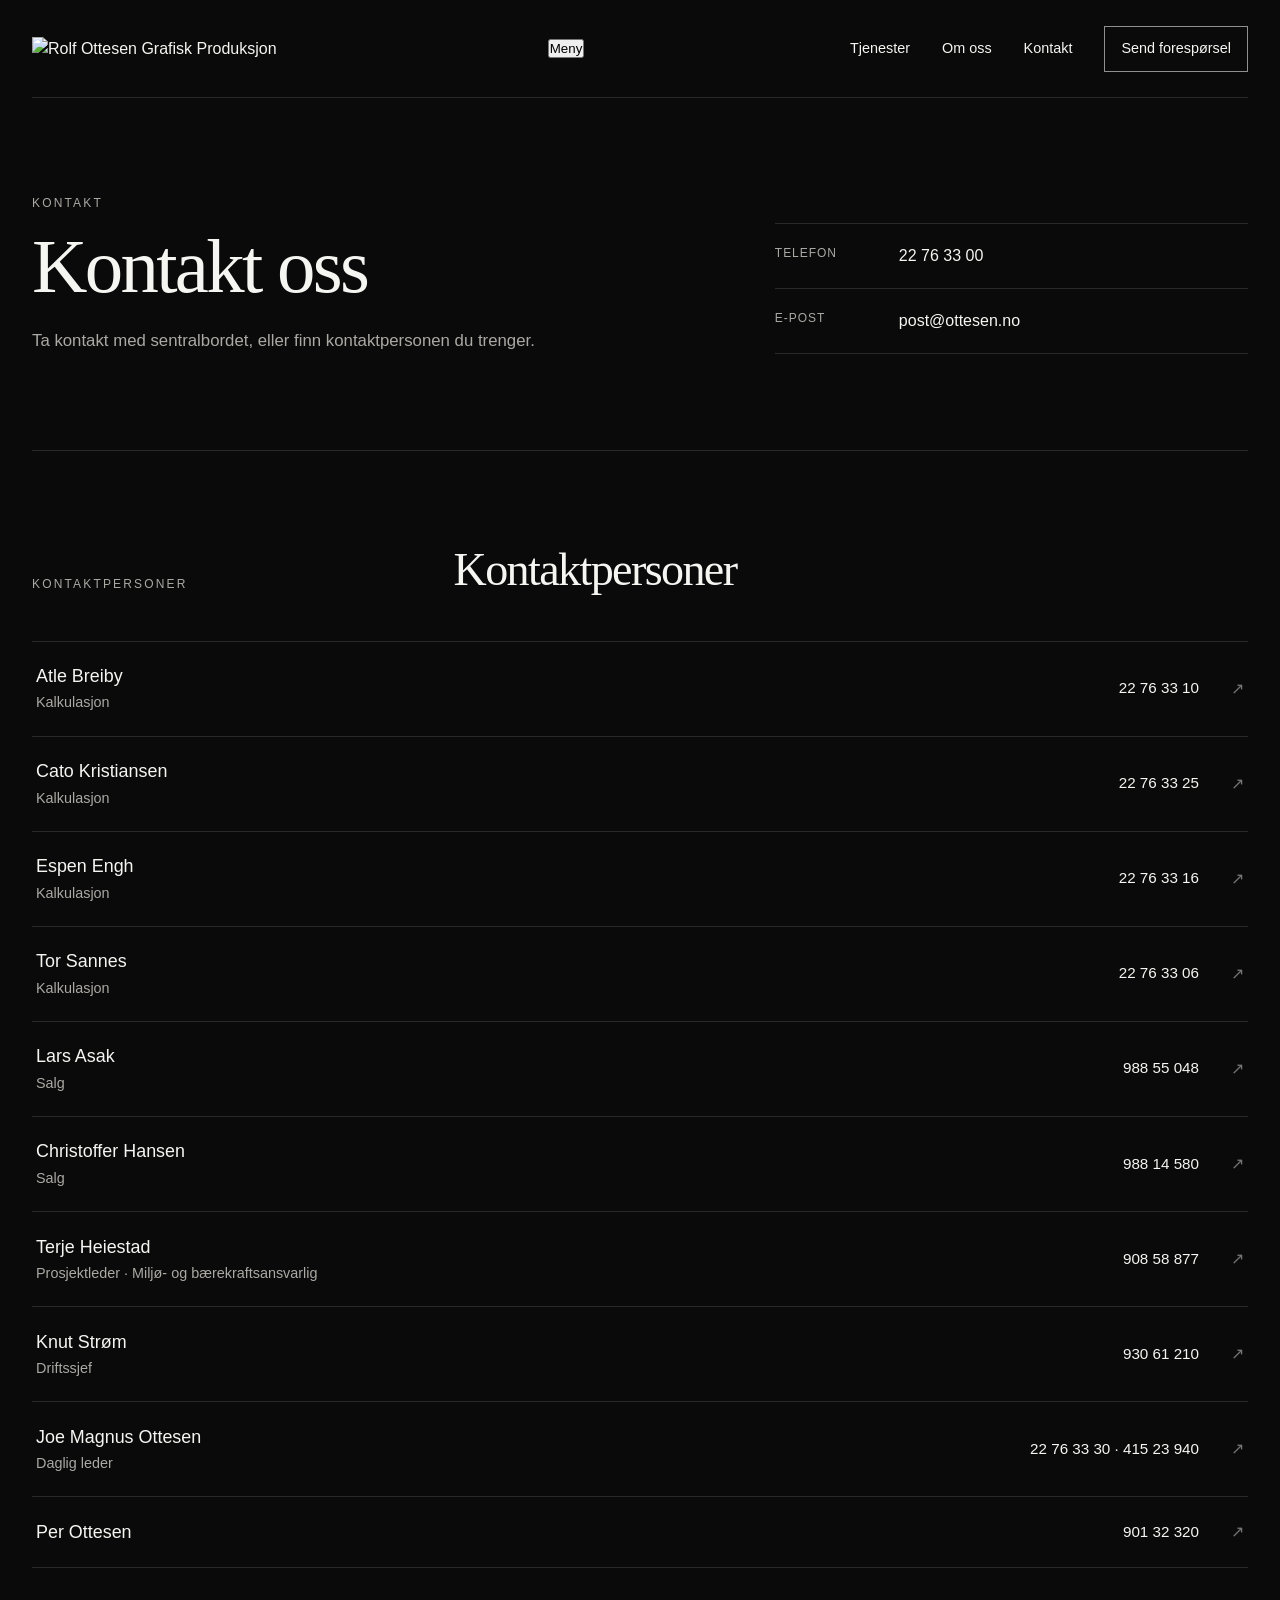
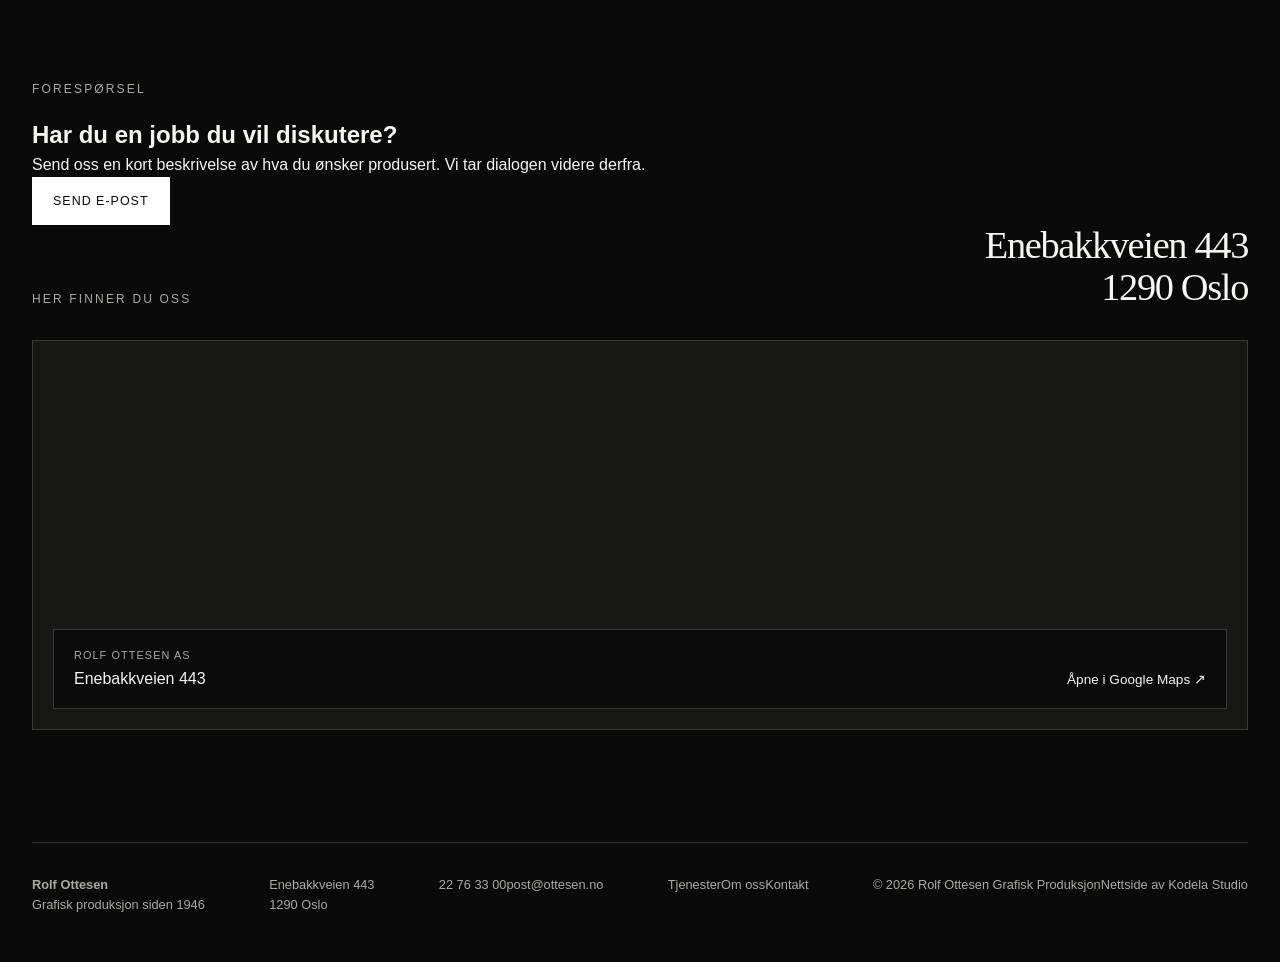
==== commit ffab09b3: "Polish contact page navigation footer and enquiry CTA" ====
--- a/kontakt.html
+++ b/kontakt.html
@@ -1,38 +1 @@
-<!DOCTYPE html>
-<html lang="no">
-<head><meta charset="UTF-8"><meta name="viewport" content="width=device-width, initial-scale=1.0"><meta name="description" content="Kontakt Rolf Ottesen Grafisk Produksjon i Oslo."><title>Kontakt | Rolf Ottesen</title><link rel="stylesheet" href="css/style.css"></head>
-<body>
-<header class="site-header inner-header"><a href="index.html" class="logo-link"><img src="assests/logo/logo1.png" alt="Rolf Ottesen Grafisk Produksjon" class="site-logo"></a><nav class="main-nav"><a href="tjenester.html">Tjenester</a><a href="om.html">Om oss</a><a href="kontakt.html" aria-current="page">Kontakt</a><a href="mailto:post@ottesen.no" class="nav-cta">Send forespørsel</a></nav></header>
-<main class="contact-page contact-page-simple">
-<section class="contact-top">
-  <div><p class="eyebrow">Kontakt</p><h1>Kontakt oss</h1><p class="contact-lead">Ta kontakt med sentralbordet, eller finn kontaktpersonen du trenger.</p></div>
-  <div class="contact-primary">
-    <a href="tel:+4722763300"><span>Telefon</span><strong>22 76 33 00</strong></a>
-    <a href="mailto:post@ottesen.no"><span>E-post</span><strong>post@ottesen.no</strong></a>
-  </div>
-</section>
-<section class="contacts-simple" id="kontakter">
-  <div class="simple-section-heading"><p class="eyebrow">Kontaktpersoner</p><h2>Kontaktpersoner</h2></div>
-  <div class="people-list">
-    <a class="person" href="tel:+4722763310"><div><h3>Atle Breiby</h3><p>Kalkulasjon</p></div><div class="person-contact"><span>22 76 33 10</span><i>↗</i></div></a>
-    <a class="person" href="tel:+4722763325"><div><h3>Cato Kristiansen</h3><p>Kalkulasjon</p></div><div class="person-contact"><span>22 76 33 25</span><i>↗</i></div></a>
-    <a class="person" href="tel:+4722763316"><div><h3>Espen Engh</h3><p>Kalkulasjon</p></div><div class="person-contact"><span>22 76 33 16</span><i>↗</i></div></a>
-    <a class="person" href="tel:+4722763306"><div><h3>Tor Sannes</h3><p>Kalkulasjon</p></div><div class="person-contact"><span>22 76 33 06</span><i>↗</i></div></a>
-    <a class="person" href="tel:+4798855048"><div><h3>Lars Asak</h3><p>Salg</p></div><div class="person-contact"><span>988 55 048</span><i>↗</i></div></a>
-    <a class="person" href="tel:+4798814580"><div><h3>Christoffer Hansen</h3><p>Salg</p></div><div class="person-contact"><span>988 14 580</span><i>↗</i></div></a>
-    <a class="person" href="tel:+4790858877"><div><h3>Terje Heiestad</h3><p>Prosjektleder · Miljø- og bærekraftsansvarlig</p></div><div class="person-contact"><span>908 58 877</span><i>↗</i></div></a>
-    <a class="person" href="tel:+4793061210"><div><h3>Knut Strøm</h3><p>Driftssjef</p></div><div class="person-contact"><span>930 61 210</span><i>↗</i></div></a>
-    <a class="person" href="tel:+4741523940"><div><h3>Joe Magnus Ottesen</h3><p>Daglig leder</p></div><div class="person-contact"><span>22 76 33 30 · 415 23 940</span><i>↗</i></div></a>
-    <a class="person" href="tel:+4790132320"><div><h3>Per Ottesen</h3></div><div class="person-contact"><span>901 32 320</span><i>↗</i></div></a>
-  </div>
-</section>
-<section class="location-bottom">
-  <div class="location-heading"><p class="eyebrow">Her finner du oss</p><h2>Enebakkveien 443<br>1290 Oslo</h2></div>
-  <div class="real-map-card">
-    <iframe class="real-map" src="https://www.google.com/maps?q=Enebakkveien%20443%2C%201290%20Oslo&output=embed" title="Kart som viser Rolf Ottesen AS, Enebakkveien 443, Oslo" loading="lazy" referrerpolicy="no-referrer-when-downgrade" allowfullscreen></iframe>
-    <a class="map-overlay-link" href="https://www.google.com/maps/search/?api=1&query=Enebakkveien+443+1290+Oslo" target="_blank" rel="noopener"><span><small>Rolf Ottesen AS</small>Enebakkveien 443</span><strong>Åpne i Google Maps ↗</strong></a>
-  </div>
-</section>
-</main>
-<footer class="site-footer"><p>© Rolf Ottesen Grafisk Produksjon</p><p>Nettside av Kodela Studio</p></footer>
-</body></html>+<!DOCTYPE html><html lang="no"><head><meta charset="UTF-8"><meta name="viewport" content="width=device-width,initial-scale=1"><meta name="description" content="Kontakt Rolf Ottesen Grafisk Produksjon i Oslo. Ring 22 76 33 00 eller send e-post til post@ottesen.no."><meta name="theme-color" content="#0a0a0a"><title>Kontakt | Rolf Ottesen Grafisk Produksjon</title><link rel="stylesheet" href="css/style.css"></head><body><header class="site-header inner-header"><a href="index.html" class="logo-link" aria-label="Rolf Ottesen forside"><img src="assests/logo/logo1.png" alt="Rolf Ottesen Grafisk Produksjon" class="site-logo"></a><button class="menu-toggle" aria-expanded="false" aria-controls="main-nav"><span></span><span></span><span class="sr-only">Meny</span></button><nav class="main-nav" id="main-nav" aria-label="Hovednavigasjon"><a href="tjenester.html">Tjenester</a><a href="om.html">Om oss</a><a href="kontakt.html" aria-current="page">Kontakt</a><a href="#foresporsel" class="nav-cta">Send forespørsel</a></nav></header><main class="contact-page"><section class="contact-top"><div><p class="eyebrow">Kontakt</p><h1>Kontakt oss</h1><p class="contact-lead">Ta kontakt med sentralbordet, eller finn kontaktpersonen du trenger.</p></div><div class="contact-primary"><a href="tel:+4722763300"><span>Telefon</span><strong>22 76 33 00</strong></a><a href="mailto:post@ottesen.no"><span>E-post</span><strong>post@ottesen.no</strong></a></div></section><section class="contacts-simple" id="kontakter"><div class="simple-section-heading"><p class="eyebrow">Kontaktpersoner</p><h2>Kontaktpersoner</h2></div><div class="people-list"><a class="person" href="tel:+4722763310"><div><h3>Atle Breiby</h3><p>Kalkulasjon</p></div><div class="person-contact"><span>22 76 33 10</span><i>↗</i></div></a><a class="person" href="tel:+4722763325"><div><h3>Cato Kristiansen</h3><p>Kalkulasjon</p></div><div class="person-contact"><span>22 76 33 25</span><i>↗</i></div></a><a class="person" href="tel:+4722763316"><div><h3>Espen Engh</h3><p>Kalkulasjon</p></div><div class="person-contact"><span>22 76 33 16</span><i>↗</i></div></a><a class="person" href="tel:+4722763306"><div><h3>Tor Sannes</h3><p>Kalkulasjon</p></div><div class="person-contact"><span>22 76 33 06</span><i>↗</i></div></a><a class="person" href="tel:+4798855048"><div><h3>Lars Asak</h3><p>Salg</p></div><div class="person-contact"><span>988 55 048</span><i>↗</i></div></a><a class="person" href="tel:+4798814580"><div><h3>Christoffer Hansen</h3><p>Salg</p></div><div class="person-contact"><span>988 14 580</span><i>↗</i></div></a><a class="person" href="tel:+4790858877"><div><h3>Terje Heiestad</h3><p>Prosjektleder · Miljø- og bærekraftsansvarlig</p></div><div class="person-contact"><span>908 58 877</span><i>↗</i></div></a><a class="person" href="tel:+4793061210"><div><h3>Knut Strøm</h3><p>Driftssjef</p></div><div class="person-contact"><span>930 61 210</span><i>↗</i></div></a><a class="person" href="tel:+4741523940"><div><h3>Joe Magnus Ottesen</h3><p>Daglig leder</p></div><div class="person-contact"><span>22 76 33 30 · 415 23 940</span><i>↗</i></div></a><a class="person" href="tel:+4790132320"><div><h3>Per Ottesen</h3></div><div class="person-contact"><span>901 32 320</span><i>↗</i></div></a></div></section><section class="enquiry-band" id="foresporsel"><div><p class="eyebrow">Forespørsel</p><h2>Har du en jobb du vil diskutere?</h2></div><div><p>Send oss en kort beskrivelse av hva du ønsker produsert. Vi tar dialogen videre derfra.</p><a href="mailto:post@ottesen.no?subject=Forespørsel%20om%20grafisk%20produksjon" class="button button-primary">Send e-post</a></div></section><section class="location-bottom"><div class="location-heading"><p class="eyebrow">Her finner du oss</p><h2>Enebakkveien 443<br>1290 Oslo</h2></div><div class="real-map-card"><iframe class="real-map" src="https://www.google.com/maps?q=Enebakkveien%20443%2C%201290%20Oslo&output=embed" title="Kart som viser Rolf Ottesen AS, Enebakkveien 443, Oslo" loading="lazy" referrerpolicy="no-referrer-when-downgrade" allowfullscreen></iframe><a class="map-overlay-link" href="https://www.google.com/maps/search/?api=1&query=Enebakkveien+443+1290+Oslo" target="_blank" rel="noopener"><span><small>Rolf Ottesen AS</small>Enebakkveien 443</span><strong>Åpne i Google Maps ↗</strong></a></div></section></main><footer class="site-footer footer-full"><div><strong>Rolf Ottesen</strong><p>Grafisk produksjon siden 1946</p></div><div><p>Enebakkveien 443<br>1290 Oslo</p></div><div><a href="tel:+4722763300">22 76 33 00</a><a href="mailto:post@ottesen.no">post@ottesen.no</a></div><div class="footer-links"><a href="tjenester.html">Tjenester</a><a href="om.html">Om oss</a><a href="kontakt.html">Kontakt</a></div><div class="footer-bottom"><span>© 2026 Rolf Ottesen Grafisk Produksjon</span><span>Nettside av Kodela Studio</span></div></footer><script src="js/main.js"></script></body></html>
--- a/css/style.css
+++ b/css/style.css
@@ -1,4 +1,4 @@
-:root{--bg:#0a0a0a;--text:#f5f5f2;--muted:#aaa9a4;--line:#2a2a28;--paper:#f2f1ed;--max-width:1400px}*{box-sizing:border-box;margin:0;padding:0}html{scroll-behavior:smooth}body{background:var(--bg);color:var(--text);font-family:Arial,Helvetica,sans-serif;line-height:1.5}a{color:inherit;text-decoration:none}img,video{display:block;max-width:100%}.site-header{position:absolute;inset:0 0 auto;z-index:20;display:flex;align-items:center;justify-content:space-between;gap:2rem;width:min(100% - 4rem,var(--max-width));margin:0 auto;padding:1.6rem 0}.inner-header{position:relative;border-bottom:1px solid var(--line)}.site-logo{width:250px;height:auto}.main-nav{display:flex;align-items:center;gap:2rem;font-size:.9rem}.main-nav a{transition:opacity .2s}.main-nav a:hover{opacity:.65}.nav-cta{border:1px solid rgba(255,255,255,.55);padding:.7rem 1rem}.hero{position:relative;min-height:100svh;display:grid;align-items:end;overflow:hidden}.hero-video{position:absolute;inset:0;width:100%;height:100%;object-fit:cover}.hero-overlay{position:absolute;inset:0;background:linear-gradient(90deg,rgba(0,0,0,.7),rgba(0,0,0,.2) 70%),linear-gradient(to top,rgba(0,0,0,.55),transparent 60%)}.hero-content{position:relative;z-index:2;width:min(100% - 4rem,var(--max-width));margin:0 auto;padding:11rem 0 5rem}.eyebrow{margin-bottom:1.2rem;color:var(--muted);font-size:.75rem;letter-spacing:.18em;text-transform:uppercase}.hero h1,.section h2,.production-copy h2{font-family:Georgia,'Times New Roman',serif;font-weight:400;letter-spacing:-.035em}.hero h1{max-width:1050px;margin-bottom:2.3rem;font-size:clamp(3.5rem,6.4vw,6.8rem);line-height:.95}.button{display:inline-flex;min-height:48px;align-items:center;justify-content:center;padding:.8rem 1.25rem;border:1px solid #fff;font-size:.78rem;letter-spacing:.08em;text-transform:uppercase}.button-primary{background:#fff;color:#0a0a0a}.section{width:min(100% - 4rem,var(--max-width));margin:0 auto;padding:8rem 0;border-top:1px solid var(--line)}.section h2,.production-copy h2{max-width:950px;font-size:clamp(2.5rem,4.8vw,4.8rem);line-height:1.02}.services-section{display:grid;grid-template-columns:.8fr 1.2fr;gap:7rem;align-items:start}.services-heading{position:sticky;top:3rem}.services-simple{border-top:1px solid var(--line)}.services-simple a{display:block;padding:1.4rem 0;border-bottom:1px solid var(--line);font-size:clamp(1.35rem,2.3vw,2.15rem);font-weight:400;transition:padding-left .2s,opacity .2s}.services-simple a:hover{padding-left:.6rem;opacity:.7}.production-feature{width:min(100% - 4rem,var(--max-width));margin:0 auto 8rem;display:grid;grid-template-columns:1.45fr .55fr;background:var(--paper);color:#111}.production-image-wrap{min-height:620px;overflow:hidden}.production-image{width:100%;height:100%;object-fit:cover}.production-copy{display:flex;flex-direction:column;justify-content:flex-end;padding:clamp(2rem,4vw,4rem)}.production-copy .eyebrow{color:#6b6b67}.text-link{display:inline-block;align-self:flex-start;margin-top:2rem;padding-bottom:.2rem;border-bottom:1px solid currentColor;font-size:.9rem}.heritage-simple{padding-top:6rem;padding-bottom:6rem}.heritage-simple .heritage-copy{max-width:950px;margin:auto;text-align:center;display:flex;flex-direction:column;align-items:center}.heritage-simple .heritage-copy h2{max-width:850px}.heritage-simple .heritage-copy>p:not(.eyebrow){max-width:620px;margin-top:1.4rem;color:var(--muted);font-size:1.05rem}.contact-section{display:grid;grid-template-columns:1.3fr .7fr;gap:5rem;align-items:start}.contact-details{display:flex;flex-direction:column;align-items:flex-start;gap:.85rem;color:var(--muted)}.contact-details a:not(.text-link){color:var(--text)}.site-footer{width:min(100% - 4rem,var(--max-width));margin:0 auto;padding:2rem 0 3rem;border-top:1px solid var(--line);display:flex;justify-content:space-between;gap:1rem;color:var(--muted);font-size:.8rem}.contact-page{width:min(100% - 4rem,var(--max-width));margin:0 auto}.contact-top{display:grid;grid-template-columns:1fr .75fr;gap:7rem;align-items:end;padding:6rem 0;border-bottom:1px solid var(--line)}.contact-top h1,.simple-section-heading h2,.location-heading h2{font-family:Georgia,'Times New Roman',serif;font-weight:400;letter-spacing:-.035em}.contact-top h1{font-size:clamp(3.5rem,6vw,6rem);line-height:.95}.contact-lead{max-width:520px;margin-top:1.5rem;color:var(--muted);font-size:1.05rem}.contact-primary{border-top:1px solid var(--line)}.contact-primary a{display:grid;grid-template-columns:100px 1fr;gap:1.5rem;padding:1.25rem 0;border-bottom:1px solid var(--line);transition:opacity .2s}.contact-primary a:hover{opacity:.65}.contact-primary span{color:var(--muted);font-size:.75rem;letter-spacing:.08em;text-transform:uppercase}.contact-primary strong{font-size:1rem;font-weight:400}.contacts-simple{padding:6rem 0 7rem}.simple-section-heading{display:grid;grid-template-columns:.45fr 1fr;gap:4rem;align-items:end;margin-bottom:3rem}.simple-section-heading .eyebrow{margin:0}.simple-section-heading h2{font-size:clamp(2.2rem,3.6vw,3.7rem);line-height:1}.people-list{border-top:1px solid var(--line)}.person{display:grid;grid-template-columns:1fr .7fr;gap:3rem;align-items:center;padding:1.35rem .25rem;border-bottom:1px solid var(--line);transition:background .2s,padding .2s}.person h3{font-size:1.12rem;font-weight:500}.person p{margin-top:.15rem;color:var(--muted);font-size:.9rem}.person-contact{display:flex;align-items:center;justify-content:flex-end;gap:2rem}.person-contact span{font-size:.95rem}.person-contact i{font-style:normal;opacity:.45;transition:transform .2s,opacity .2s}.person:hover{padding-left:.7rem;padding-right:.7rem;background:rgba(255,255,255,.025)}.person:hover .person-contact i{opacity:1;transform:translate(3px,-3px)}.location-bottom{padding:0 0 7rem}.location-heading{display:flex;align-items:end;justify-content:space-between;gap:3rem;margin-bottom:2rem}.location-heading .eyebrow{margin:0}.location-heading h2{font-size:clamp(1.8rem,3vw,3rem);line-height:1.08;text-align:right}.map-card{position:relative;display:block;height:340px;overflow:hidden;border:1px solid #383836;background:#171715;transition:border-color .25s}.map-card:hover{border-color:#777}.map-grid{position:absolute;inset:-50px;opacity:.4;transform:rotate(-8deg)}.map-grid span{position:absolute;display:block;background:#454541}.map-grid span:nth-child(1){width:140%;height:1px;top:25%;left:-15%}.map-grid span:nth-child(2){width:140%;height:1px;top:55%;left:-15%}.map-grid span:nth-child(3){width:140%;height:1px;top:78%;left:-15%}.map-grid span:nth-child(4){width:1px;height:140%;left:22%;top:-20%}.map-grid span:nth-child(5){width:1px;height:140%;left:48%;top:-20%}.map-grid span:nth-child(6){width:1px;height:140%;left:72%;top:-20%}.map-grid span:nth-child(7){width:70%;height:4px;top:44%;left:15%;transform:rotate(16deg);background:#5a5a54}.map-pin{position:absolute;left:50%;top:44%;width:24px;height:24px;border:2px solid #fff;border-radius:50%;transform:translate(-50%,-50%);box-shadow:0 0 0 8px rgba(255,255,255,.08)}.map-pin span{position:absolute;width:4px;height:4px;border-radius:50%;background:#fff;left:8px;top:8px}.map-card-content{position:absolute;inset:auto 0 0;display:flex;justify-content:space-between;align-items:end;gap:2rem;padding:1.5rem 1.7rem;background:linear-gradient(transparent,rgba(0,0,0,.8))}.map-card-content small{display:block;margin-bottom:.25rem;color:var(--muted);font-size:.72rem;letter-spacing:.08em;text-transform:uppercase}.map-card-content strong{font-size:1.1rem;font-weight:400}.map-open{font-size:.9rem}.map-open span{display:inline-block;margin-left:.4rem;transition:transform .2s}.map-card:hover .map-open span{transform:translate(3px,-3px)}
+:root{--bg:#0a0a0a;--text:#f5f5f2;--muted:#aaa9a4;--line:#2a2a28;--paper:#f2f1ed;--max-width:1400px}*{box-sizing:border-box;margin:0;padding:0}html{scroll-behavior:smooth}body{background:var(--bg);color:var(--text);font-family:Arial,Helvetica,sans-serif;line-height:1.5}a{color:inherit;text-decoration:none}img,video{display:block;max-width:100%}.site-header{position:absolute;inset:0 0 auto;z-index:20;display:flex;align-items:center;justify-content:space-between;gap:2rem;width:min(100% - 4rem,var(--max-width));margin:0 auto;padding:1.6rem 0}.inner-header{position:relative;border-bottom:1px solid var(--line)}.site-logo{width:250px;height:auto}.main-nav{display:flex;align-items:center;gap:2rem;font-size:.9rem}.main-nav a{transition:opacity .2s}.main-nav a:hover{opacity:.65}.nav-cta{border:1px solid rgba(255,255,255,.55);padding:.7rem 1rem}.hero{position:relative;min-height:100svh;display:grid;align-items:end;overflow:hidden}.hero-video{position:absolute;inset:0;width:100%;height:100%;object-fit:cover}.hero-overlay{position:absolute;inset:0;background:linear-gradient(90deg,rgba(0,0,0,.7),rgba(0,0,0,.2) 70%),linear-gradient(to top,rgba(0,0,0,.55),transparent 60%)}.hero-content{position:relative;z-index:2;width:min(100% - 4rem,var(--max-width));margin:0 auto;padding:11rem 0 5rem}.eyebrow{margin-bottom:1.2rem;color:var(--muted);font-size:.75rem;letter-spacing:.18em;text-transform:uppercase}.hero h1,.section h2,.production-copy h2{font-family:Georgia,'Times New Roman',serif;font-weight:400;letter-spacing:-.035em}.hero h1{max-width:1050px;margin-bottom:2.3rem;font-size:clamp(3.5rem,6.4vw,6.8rem);line-height:.95}.button{display:inline-flex;min-height:48px;align-items:center;justify-content:center;padding:.8rem 1.25rem;border:1px solid #fff;font-size:.78rem;letter-spacing:.08em;text-transform:uppercase}.button-primary{background:#fff;color:#0a0a0a}.section{width:min(100% - 4rem,var(--max-width));margin:0 auto;padding:8rem 0;border-top:1px solid var(--line)}.section h2,.production-copy h2{max-width:950px;font-size:clamp(2.5rem,4.8vw,4.8rem);line-height:1.02}.services-section{display:grid;grid-template-columns:.8fr 1.2fr;gap:7rem;align-items:start}.services-heading{position:sticky;top:3rem}.services-simple{border-top:1px solid var(--line)}.services-simple a{display:block;padding:1.4rem 0;border-bottom:1px solid var(--line);font-size:clamp(1.35rem,2.3vw,2.15rem);font-weight:400;transition:padding-left .2s,opacity .2s}.services-simple a:hover{padding-left:.6rem;opacity:.7}.production-feature{width:min(100% - 4rem,var(--max-width));margin:0 auto 8rem;display:grid;grid-template-columns:1.45fr .55fr;background:var(--paper);color:#111}.production-image-wrap{min-height:620px;overflow:hidden}.production-image{width:100%;height:100%;object-fit:cover}.production-copy{display:flex;flex-direction:column;justify-content:flex-end;padding:clamp(2rem,4vw,4rem)}.production-copy .eyebrow{color:#6b6b67}.text-link{display:inline-block;align-self:flex-start;margin-top:2rem;padding-bottom:.2rem;border-bottom:1px solid currentColor;font-size:.9rem}.heritage-simple{padding-top:6rem;padding-bottom:6rem}.heritage-simple .heritage-copy{max-width:950px;margin:auto;text-align:center;display:flex;flex-direction:column;align-items:center}.heritage-simple .heritage-copy h2{max-width:850px}.heritage-simple .heritage-copy>p:not(.eyebrow){max-width:620px;margin-top:1.4rem;color:var(--muted);font-size:1.05rem}.contact-section{display:grid;grid-template-columns:1.3fr .7fr;gap:5rem;align-items:start}.contact-details{display:flex;flex-direction:column;align-items:flex-start;gap:.85rem;color:var(--muted)}.contact-details a:not(.text-link){color:var(--text)}.site-footer{width:min(100% - 4rem,var(--max-width));margin:0 auto;padding:2rem 0 3rem;border-top:1px solid var(--line);display:flex;justify-content:space-between;gap:1rem;color:var(--muted);font-size:.8rem}.contact-page{width:min(100% - 4rem,var(--max-width));margin:0 auto}.contact-top{display:grid;grid-template-columns:1fr .75fr;gap:7rem;align-items:end;padding:6rem 0;border-bottom:1px solid var(--line)}.contact-top h1,.simple-section-heading h2,.location-heading h2{font-family:Georgia,'Times New Roman',serif;font-weight:400;letter-spacing:-.035em}.contact-top h1{font-size:clamp(3.5rem,6vw,6rem);line-height:.95}.contact-lead{max-width:520px;margin-top:1.5rem;color:var(--muted);font-size:1.05rem}.contact-primary{border-top:1px solid var(--line)}.contact-primary a{display:grid;grid-template-columns:100px 1fr;gap:1.5rem;padding:1.25rem 0;border-bottom:1px solid var(--line);transition:opacity .2s}.contact-primary a:hover{opacity:.65}.contact-primary span{color:var(--muted);font-size:.75rem;letter-spacing:.08em;text-transform:uppercase}.contact-primary strong{font-size:1rem;font-weight:400}.contacts-simple{padding:6rem 0 7rem}.simple-section-heading{display:grid;grid-template-columns:.45fr 1fr;gap:4rem;align-items:end;margin-bottom:3rem}.simple-section-heading .eyebrow{margin:0}.simple-section-heading h2{font-size:clamp(2.2rem,3.6vw,3.7rem);line-height:1}.people-list{border-top:1px solid var(--line)}.person{display:grid;grid-template-columns:1fr .7fr;gap:3rem;align-items:center;padding:1.35rem .25rem;border-bottom:1px solid var(--line);transition:background .2s,padding .2s}.person h3{font-size:1.12rem;font-weight:500}.person p{margin-top:.15rem;color:var(--muted);font-size:.9rem}.person-contact{display:flex;align-items:center;justify-content:flex-end;gap:2rem}.person-contact span{font-size:.95rem}.person-contact i{font-style:normal;opacity:.45;transition:transform .2s,opacity .2s}.person:hover{padding-left:.7rem;padding-right:.7rem;background:rgba(255,255,255,.025)}.person:hover .person-contact i{opacity:1;transform:translate(3px,-3px)}.location-bottom{padding:0 0 7rem}.location-heading{display:flex;align-items:end;justify-content:space-between;gap:3rem;margin-bottom:2rem}.location-heading .eyebrow{margin:0}.location-heading h2{font-size:clamp(1.8rem,3vw,3rem);line-height:1.08;text-align:right}.real-map-card{position:relative;height:390px;overflow:hidden;border:1px solid #383836;background:#171715}.real-map{width:100%;height:100%;border:0;filter:grayscale(1) contrast(.92) brightness(.8)}.map-overlay-link{position:absolute;left:1.25rem;right:1.25rem;bottom:1.25rem;display:flex;align-items:end;justify-content:space-between;gap:2rem;padding:1.1rem 1.25rem;background:rgba(10,10,10,.9);border:1px solid rgba(255,255,255,.18);backdrop-filter:blur(7px);transition:background .2s,border-color .2s}.map-overlay-link:hover{background:#0a0a0a;border-color:rgba(255,255,255,.5)}.map-overlay-link small{display:block;margin-bottom:.2rem;color:var(--muted);font-size:.68rem;letter-spacing:.1em;text-transform:uppercase}.map-overlay-link>span{font-size:1rem}.map-overlay-link strong{font-size:.85rem;font-weight:400}.map-overlay-link strong{white-space:nowrap}
 @media(max-width:900px){.site-logo{width:200px}.main-nav{display:none}.services-section,.production-feature,.contact-section,.contact-top{grid-template-columns:1fr}.services-heading{position:static}.production-image-wrap{min-height:480px}.contact-top{gap:3rem}.simple-section-heading{grid-template-columns:1fr;gap:.7rem}.location-heading{align-items:flex-start;flex-direction:column}.location-heading h2{text-align:left}.person-contact{justify-content:flex-start}}
-@media(max-width:600px){.site-header,.section,.site-footer,.production-feature,.contact-page{width:calc(100% - 2rem)}.hero-content{width:calc(100% - 2rem);padding-bottom:3rem}.hero h1{font-size:clamp(3rem,14vw,4.8rem)}.section{padding:5rem 0}.services-section{gap:3rem}.production-feature{margin-bottom:5rem}.production-image-wrap{min-height:340px}.production-copy{padding:2rem}.heritage-simple{padding:4.5rem 0}.contact-top{padding:4.5rem 0}.contact-top h1{font-size:3.8rem}.contact-primary a{grid-template-columns:80px 1fr}.contacts-simple{padding:4.5rem 0 5rem}.person{grid-template-columns:1fr;gap:.65rem}.person-contact{justify-content:space-between}.location-bottom{padding-bottom:5rem}.map-card{height:280px}.map-card-content{padding:1.2rem;align-items:flex-start;flex-direction:column;gap:.6rem}.site-footer{flex-direction:column}}
-@media(prefers-reduced-motion:reduce){*{scroll-behavior:auto}.person,.person-contact i,.map-card,.map-open span{transition:none}}
+@media(max-width:600px){.site-header,.section,.site-footer,.production-feature,.contact-page{width:calc(100% - 2rem)}.hero-content{width:calc(100% - 2rem);padding-bottom:3rem}.hero h1{font-size:clamp(3rem,14vw,4.8rem)}.section{padding:5rem 0}.services-section{gap:3rem}.production-feature{margin-bottom:5rem}.production-image-wrap{min-height:340px}.production-copy{padding:2rem}.heritage-simple{padding:4.5rem 0}.contact-top{padding:4.5rem 0}.contact-top h1{font-size:3.8rem}.contact-primary a{grid-template-columns:80px 1fr}.contacts-simple{padding:4.5rem 0 5rem}.person{grid-template-columns:1fr;gap:.65rem}.person-contact{justify-content:space-between}.location-bottom{padding-bottom:5rem}.real-map-card{height:330px}.map-overlay-link{left:.75rem;right:.75rem;bottom:.75rem;align-items:flex-start;flex-direction:column;gap:.45rem;padding:1rem}.site-footer{flex-direction:column}}
+@media(prefers-reduced-motion:reduce){*{scroll-behavior:auto}.person,.person-contact i,.map-overlay-link{transition:none}}
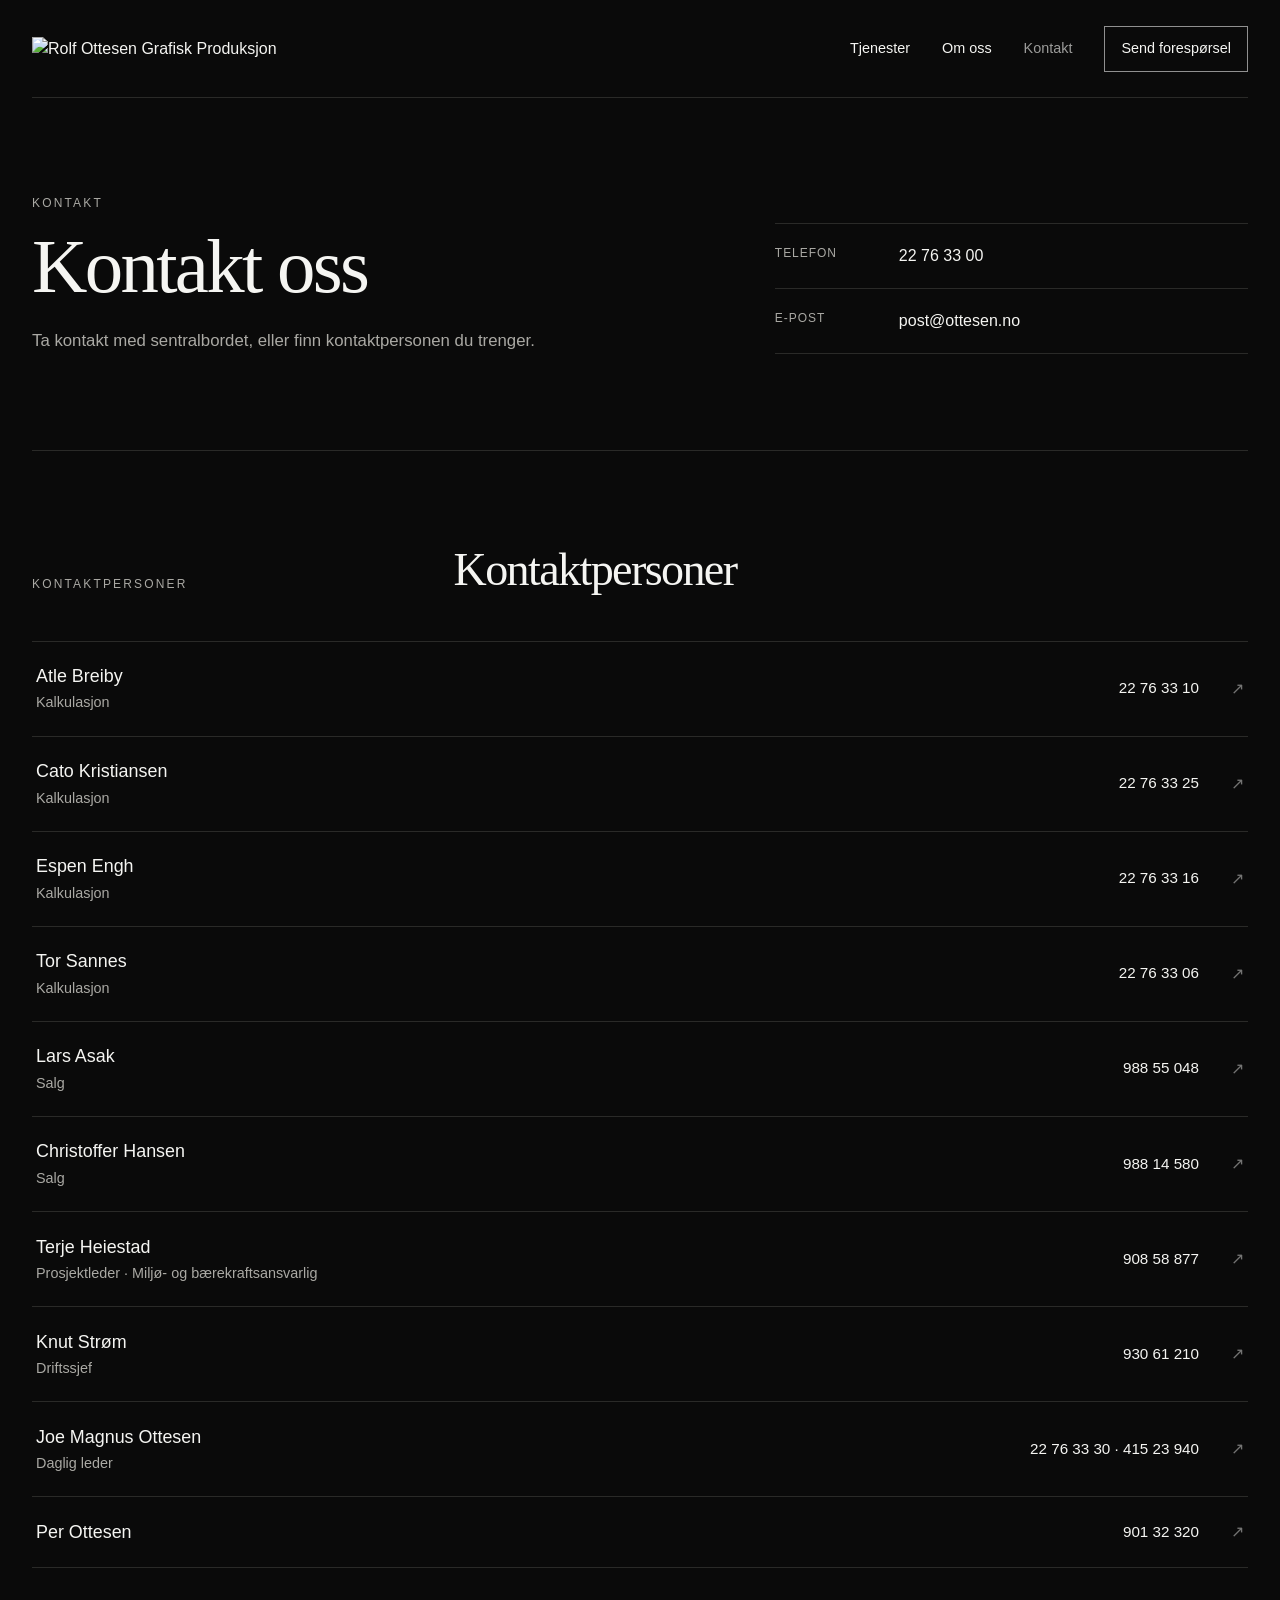
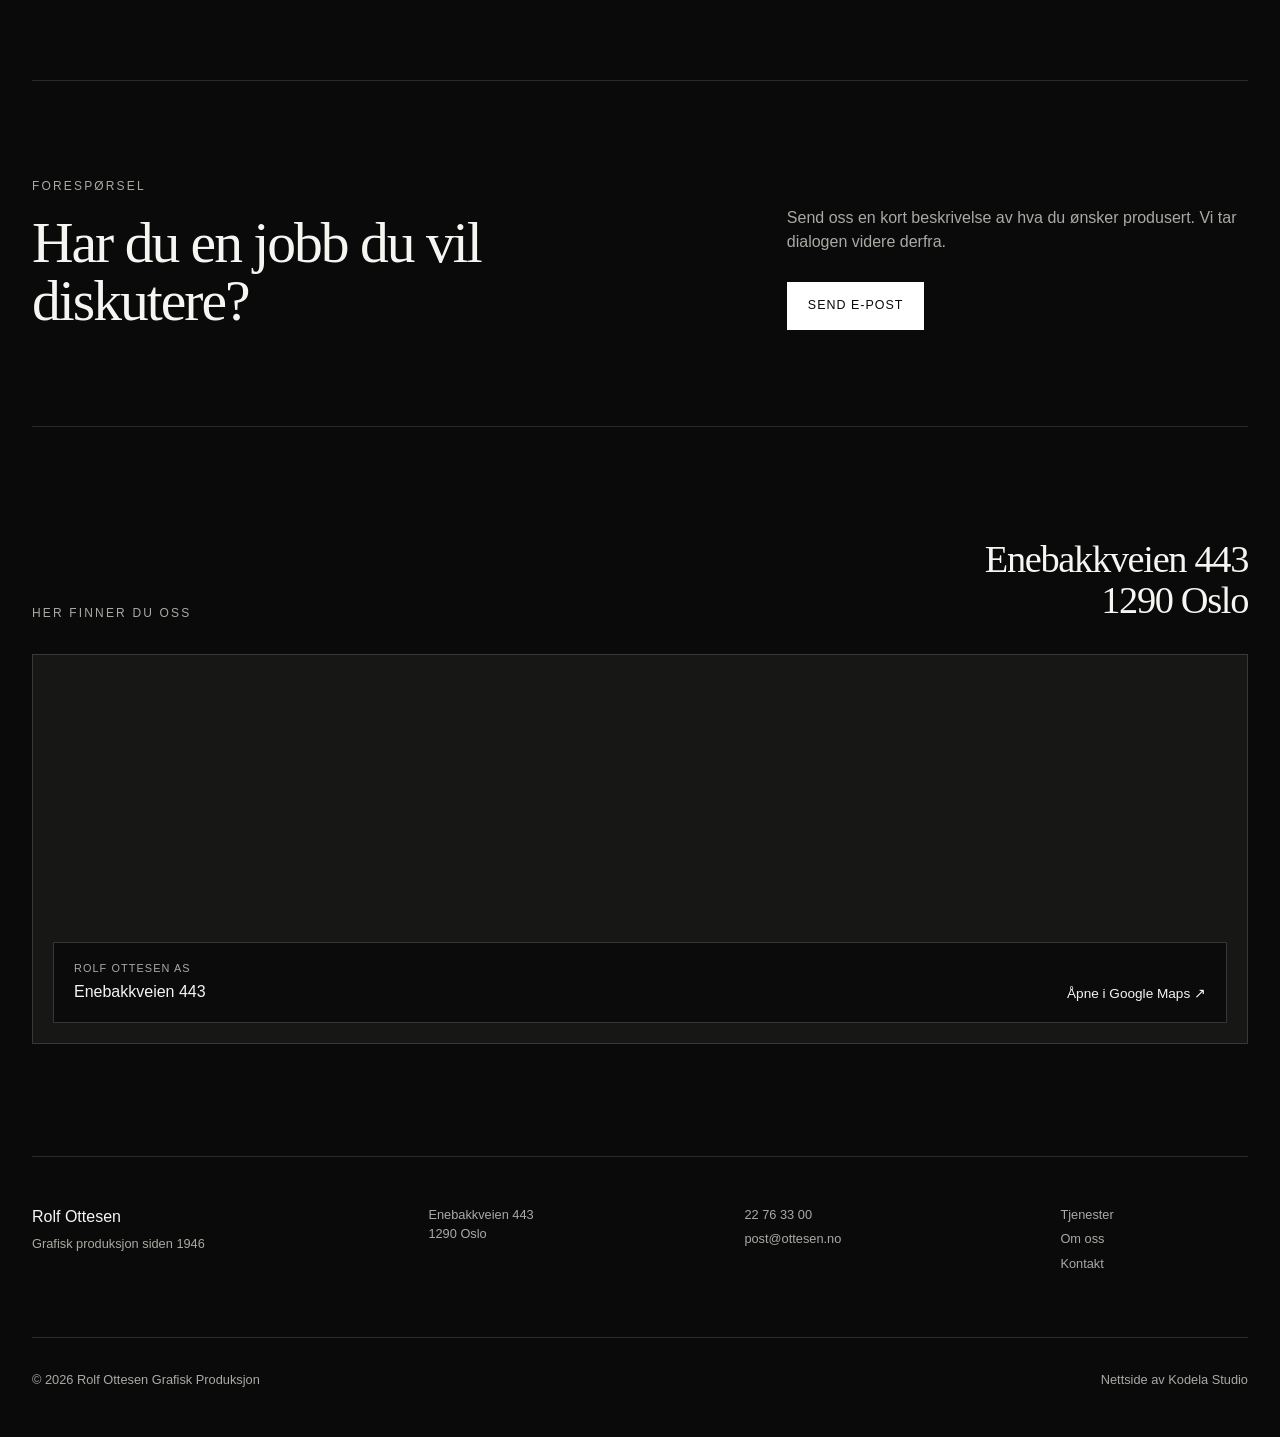
==== commit 709e132e: "Add Ottesen favicon to contact page" ====
--- a/kontakt.html
+++ b/kontakt.html
@@ -1 +1 @@
-<!DOCTYPE html><html lang="no"><head><meta charset="UTF-8"><meta name="viewport" content="width=device-width,initial-scale=1"><meta name="description" content="Kontakt Rolf Ottesen Grafisk Produksjon i Oslo. Ring 22 76 33 00 eller send e-post til post@ottesen.no."><meta name="theme-color" content="#0a0a0a"><title>Kontakt | Rolf Ottesen Grafisk Produksjon</title><link rel="stylesheet" href="css/style.css"></head><body><header class="site-header inner-header"><a href="index.html" class="logo-link" aria-label="Rolf Ottesen forside"><img src="assests/logo/logo1.png" alt="Rolf Ottesen Grafisk Produksjon" class="site-logo"></a><button class="menu-toggle" aria-expanded="false" aria-controls="main-nav"><span></span><span></span><span class="sr-only">Meny</span></button><nav class="main-nav" id="main-nav" aria-label="Hovednavigasjon"><a href="tjenester.html">Tjenester</a><a href="om.html">Om oss</a><a href="kontakt.html" aria-current="page">Kontakt</a><a href="#foresporsel" class="nav-cta">Send forespørsel</a></nav></header><main class="contact-page"><section class="contact-top"><div><p class="eyebrow">Kontakt</p><h1>Kontakt oss</h1><p class="contact-lead">Ta kontakt med sentralbordet, eller finn kontaktpersonen du trenger.</p></div><div class="contact-primary"><a href="tel:+4722763300"><span>Telefon</span><strong>22 76 33 00</strong></a><a href="mailto:post@ottesen.no"><span>E-post</span><strong>post@ottesen.no</strong></a></div></section><section class="contacts-simple" id="kontakter"><div class="simple-section-heading"><p class="eyebrow">Kontaktpersoner</p><h2>Kontaktpersoner</h2></div><div class="people-list"><a class="person" href="tel:+4722763310"><div><h3>Atle Breiby</h3><p>Kalkulasjon</p></div><div class="person-contact"><span>22 76 33 10</span><i>↗</i></div></a><a class="person" href="tel:+4722763325"><div><h3>Cato Kristiansen</h3><p>Kalkulasjon</p></div><div class="person-contact"><span>22 76 33 25</span><i>↗</i></div></a><a class="person" href="tel:+4722763316"><div><h3>Espen Engh</h3><p>Kalkulasjon</p></div><div class="person-contact"><span>22 76 33 16</span><i>↗</i></div></a><a class="person" href="tel:+4722763306"><div><h3>Tor Sannes</h3><p>Kalkulasjon</p></div><div class="person-contact"><span>22 76 33 06</span><i>↗</i></div></a><a class="person" href="tel:+4798855048"><div><h3>Lars Asak</h3><p>Salg</p></div><div class="person-contact"><span>988 55 048</span><i>↗</i></div></a><a class="person" href="tel:+4798814580"><div><h3>Christoffer Hansen</h3><p>Salg</p></div><div class="person-contact"><span>988 14 580</span><i>↗</i></div></a><a class="person" href="tel:+4790858877"><div><h3>Terje Heiestad</h3><p>Prosjektleder · Miljø- og bærekraftsansvarlig</p></div><div class="person-contact"><span>908 58 877</span><i>↗</i></div></a><a class="person" href="tel:+4793061210"><div><h3>Knut Strøm</h3><p>Driftssjef</p></div><div class="person-contact"><span>930 61 210</span><i>↗</i></div></a><a class="person" href="tel:+4741523940"><div><h3>Joe Magnus Ottesen</h3><p>Daglig leder</p></div><div class="person-contact"><span>22 76 33 30 · 415 23 940</span><i>↗</i></div></a><a class="person" href="tel:+4790132320"><div><h3>Per Ottesen</h3></div><div class="person-contact"><span>901 32 320</span><i>↗</i></div></a></div></section><section class="enquiry-band" id="foresporsel"><div><p class="eyebrow">Forespørsel</p><h2>Har du en jobb du vil diskutere?</h2></div><div><p>Send oss en kort beskrivelse av hva du ønsker produsert. Vi tar dialogen videre derfra.</p><a href="mailto:post@ottesen.no?subject=Forespørsel%20om%20grafisk%20produksjon" class="button button-primary">Send e-post</a></div></section><section class="location-bottom"><div class="location-heading"><p class="eyebrow">Her finner du oss</p><h2>Enebakkveien 443<br>1290 Oslo</h2></div><div class="real-map-card"><iframe class="real-map" src="https://www.google.com/maps?q=Enebakkveien%20443%2C%201290%20Oslo&output=embed" title="Kart som viser Rolf Ottesen AS, Enebakkveien 443, Oslo" loading="lazy" referrerpolicy="no-referrer-when-downgrade" allowfullscreen></iframe><a class="map-overlay-link" href="https://www.google.com/maps/search/?api=1&query=Enebakkveien+443+1290+Oslo" target="_blank" rel="noopener"><span><small>Rolf Ottesen AS</small>Enebakkveien 443</span><strong>Åpne i Google Maps ↗</strong></a></div></section></main><footer class="site-footer footer-full"><div><strong>Rolf Ottesen</strong><p>Grafisk produksjon siden 1946</p></div><div><p>Enebakkveien 443<br>1290 Oslo</p></div><div><a href="tel:+4722763300">22 76 33 00</a><a href="mailto:post@ottesen.no">post@ottesen.no</a></div><div class="footer-links"><a href="tjenester.html">Tjenester</a><a href="om.html">Om oss</a><a href="kontakt.html">Kontakt</a></div><div class="footer-bottom"><span>© 2026 Rolf Ottesen Grafisk Produksjon</span><span>Nettside av Kodela Studio</span></div></footer><script src="js/main.js"></script></body></html>+<!DOCTYPE html><html lang="no"><head><meta charset="UTF-8"><meta name="viewport" content="width=device-width,initial-scale=1"><meta name="description" content="Kontakt Rolf Ottesen Grafisk Produksjon i Oslo. Ring 22 76 33 00 eller send e-post til post@ottesen.no."><meta name="theme-color" content="#0a0a0a"><title>Kontakt | Rolf Ottesen Grafisk Produksjon</title><link rel="icon" type="image/png" href="assests/logo/favicon.png"><link rel="apple-touch-icon" href="assests/logo/favicon.png"><link rel="stylesheet" href="css/style.css"></head><body><header class="site-header inner-header"><a href="index.html" class="logo-link" aria-label="Rolf Ottesen forside"><img src="assests/logo/logo1.png" alt="Rolf Ottesen Grafisk Produksjon" class="site-logo"></a><button class="menu-toggle" aria-expanded="false" aria-controls="main-nav"><span></span><span></span><span class="sr-only">Meny</span></button><nav class="main-nav" id="main-nav" aria-label="Hovednavigasjon"><a href="tjenester.html">Tjenester</a><a href="om.html">Om oss</a><a href="kontakt.html" aria-current="page">Kontakt</a><a href="#foresporsel" class="nav-cta">Send forespørsel</a></nav></header><main class="contact-page"><section class="contact-top"><div><p class="eyebrow">Kontakt</p><h1>Kontakt oss</h1><p class="contact-lead">Ta kontakt med sentralbordet, eller finn kontaktpersonen du trenger.</p></div><div class="contact-primary"><a href="tel:+4722763300"><span>Telefon</span><strong>22 76 33 00</strong></a><a href="mailto:post@ottesen.no"><span>E-post</span><strong>post@ottesen.no</strong></a></div></section><section class="contacts-simple" id="kontakter"><div class="simple-section-heading"><p class="eyebrow">Kontaktpersoner</p><h2>Kontaktpersoner</h2></div><div class="people-list"><a class="person" href="tel:+4722763310"><div><h3>Atle Breiby</h3><p>Kalkulasjon</p></div><div class="person-contact"><span>22 76 33 10</span><i>↗</i></div></a><a class="person" href="tel:+4722763325"><div><h3>Cato Kristiansen</h3><p>Kalkulasjon</p></div><div class="person-contact"><span>22 76 33 25</span><i>↗</i></div></a><a class="person" href="tel:+4722763316"><div><h3>Espen Engh</h3><p>Kalkulasjon</p></div><div class="person-contact"><span>22 76 33 16</span><i>↗</i></div></a><a class="person" href="tel:+4722763306"><div><h3>Tor Sannes</h3><p>Kalkulasjon</p></div><div class="person-contact"><span>22 76 33 06</span><i>↗</i></div></a><a class="person" href="tel:+4798855048"><div><h3>Lars Asak</h3><p>Salg</p></div><div class="person-contact"><span>988 55 048</span><i>↗</i></div></a><a class="person" href="tel:+4798814580"><div><h3>Christoffer Hansen</h3><p>Salg</p></div><div class="person-contact"><span>988 14 580</span><i>↗</i></div></a><a class="person" href="tel:+4790858877"><div><h3>Terje Heiestad</h3><p>Prosjektleder · Miljø- og bærekraftsansvarlig</p></div><div class="person-contact"><span>908 58 877</span><i>↗</i></div></a><a class="person" href="tel:+4793061210"><div><h3>Knut Strøm</h3><p>Driftssjef</p></div><div class="person-contact"><span>930 61 210</span><i>↗</i></div></a><a class="person" href="tel:+4741523940"><div><h3>Joe Magnus Ottesen</h3><p>Daglig leder</p></div><div class="person-contact"><span>22 76 33 30 · 415 23 940</span><i>↗</i></div></a><a class="person" href="tel:+4790132320"><div><h3>Per Ottesen</h3></div><div class="person-contact"><span>901 32 320</span><i>↗</i></div></a></div></section><section class="enquiry-band" id="foresporsel"><div><p class="eyebrow">Forespørsel</p><h2>Har du en jobb du vil diskutere?</h2></div><div><p>Send oss en kort beskrivelse av hva du ønsker produsert. Vi tar dialogen videre derfra.</p><a href="mailto:post@ottesen.no?subject=Forespørsel%20om%20grafisk%20produksjon" class="button button-primary">Send e-post</a></div></section><section class="location-bottom"><div class="location-heading"><p class="eyebrow">Her finner du oss</p><h2>Enebakkveien 443<br>1290 Oslo</h2></div><div class="real-map-card"><iframe class="real-map" src="https://www.google.com/maps?q=Enebakkveien%20443%2C%201290%20Oslo&output=embed" title="Kart som viser Rolf Ottesen AS, Enebakkveien 443, Oslo" loading="lazy" referrerpolicy="no-referrer-when-downgrade" allowfullscreen></iframe><a class="map-overlay-link" href="https://www.google.com/maps/search/?api=1&query=Enebakkveien+443+1290+Oslo" target="_blank" rel="noopener"><span><small>Rolf Ottesen AS</small>Enebakkveien 443</span><strong>Åpne i Google Maps ↗</strong></a></div></section></main><footer class="site-footer footer-full"><div><strong>Rolf Ottesen</strong><p>Grafisk produksjon siden 1946</p></div><div><p>Enebakkveien 443<br>1290 Oslo</p></div><div><a href="tel:+4722763300">22 76 33 00</a><a href="mailto:post@ottesen.no">post@ottesen.no</a></div><div class="footer-links"><a href="tjenester.html">Tjenester</a><a href="om.html">Om oss</a><a href="kontakt.html">Kontakt</a></div><div class="footer-bottom"><span>© 2026 Rolf Ottesen Grafisk Produksjon</span><span>Nettside av Kodela Studio</span></div></footer><script src="js/main.js"></script></body></html>
